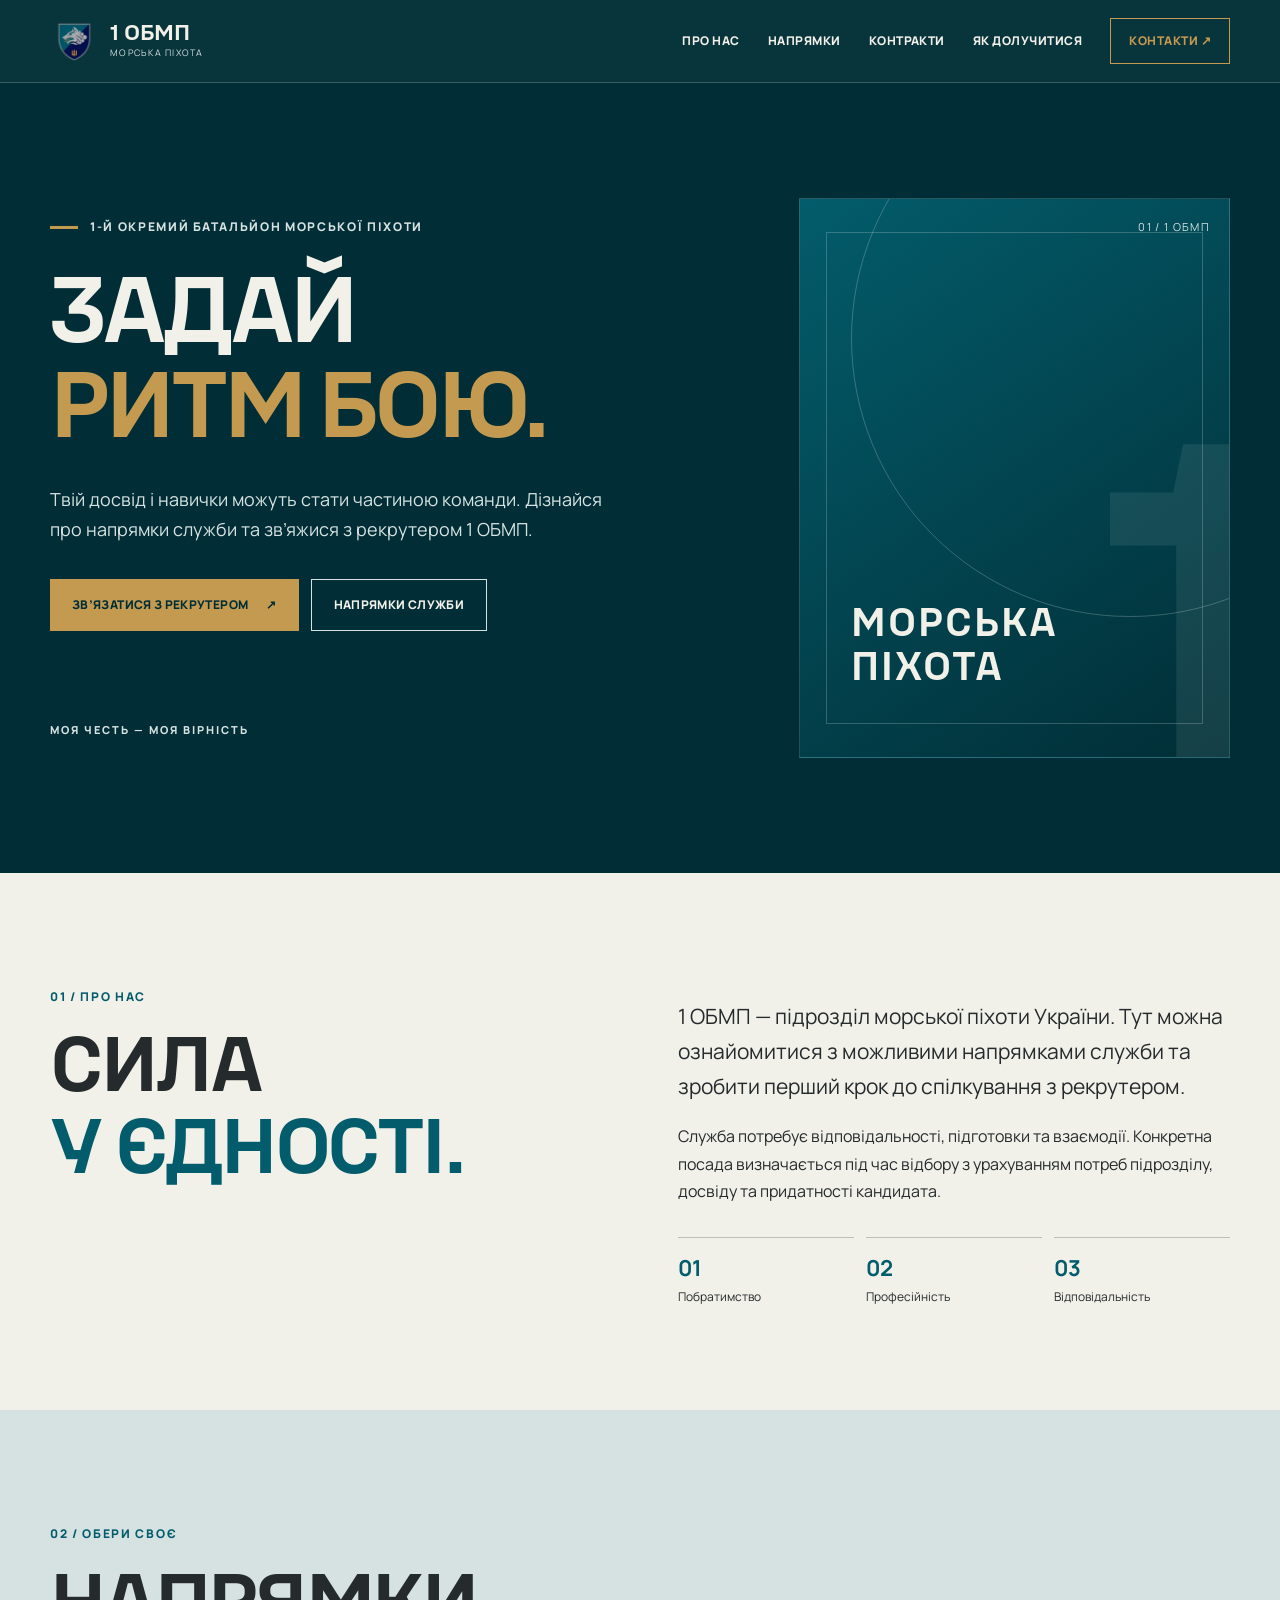
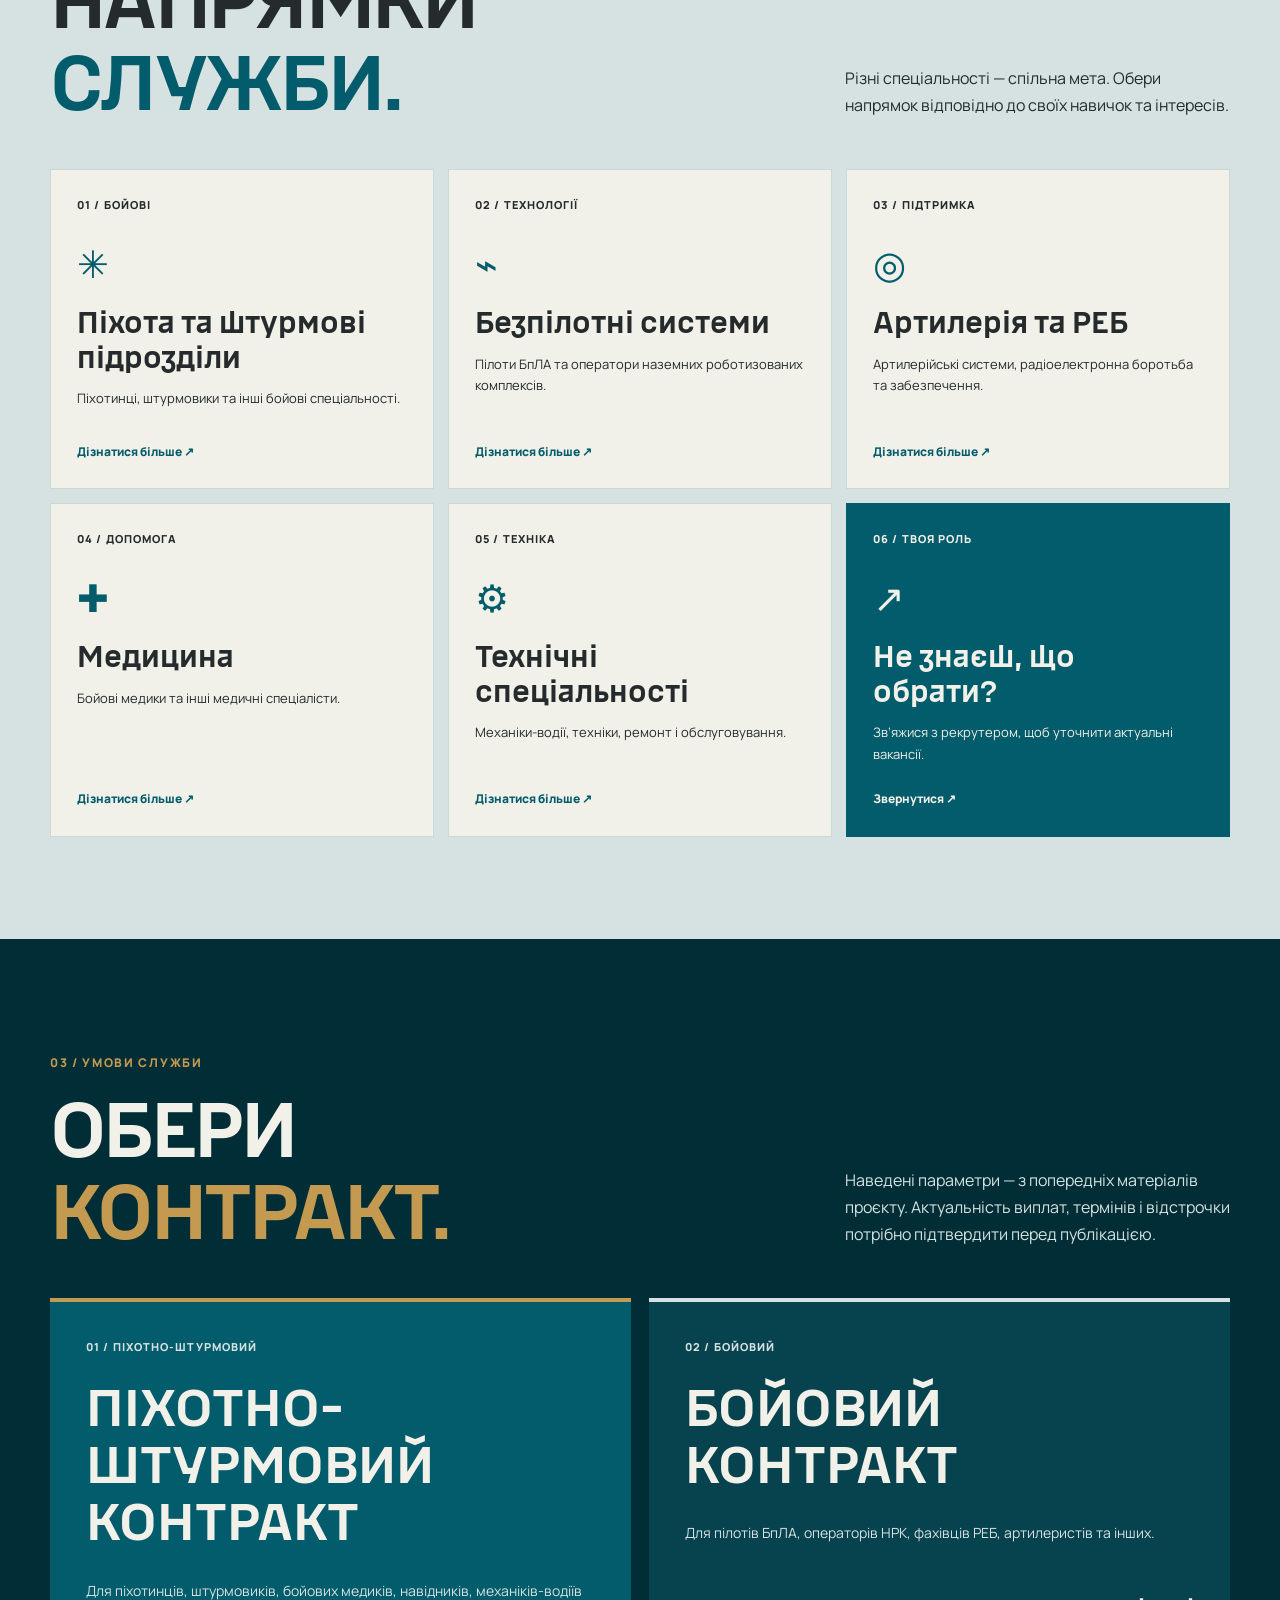
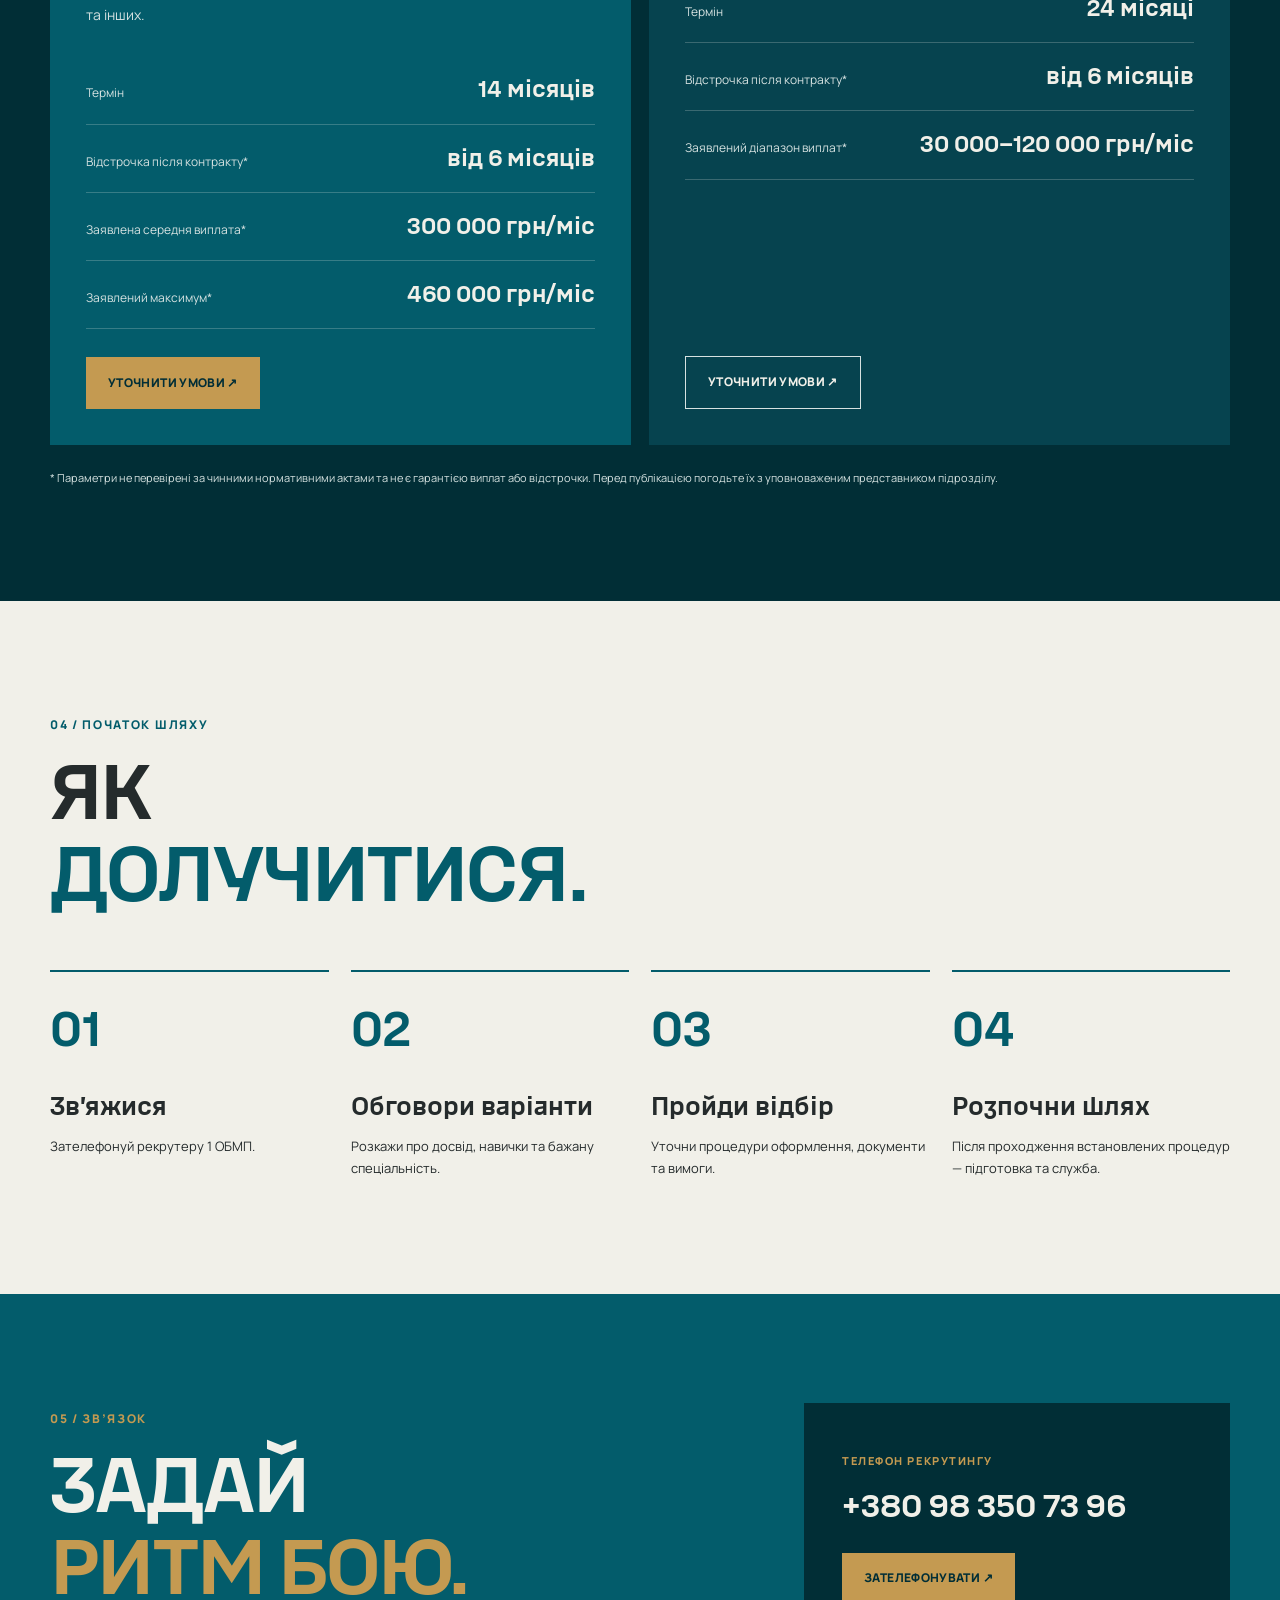
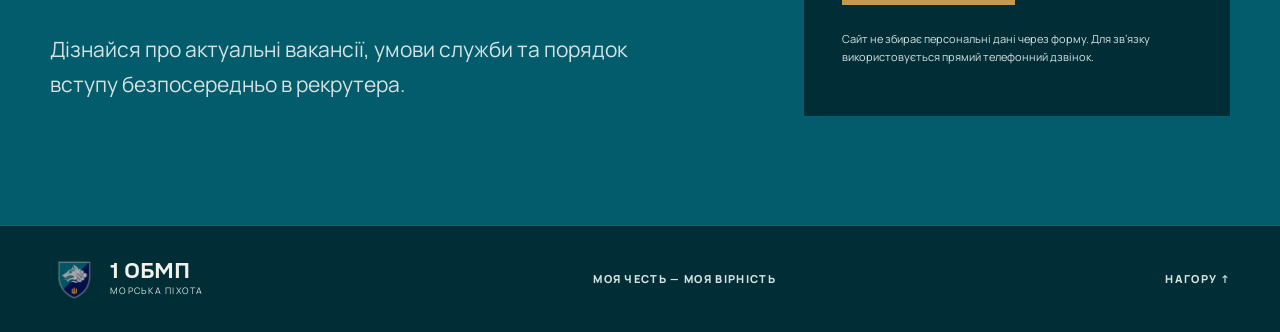
==== index.html @ a8b0d58d "Завантаження перший файлів Пропорції, палітра, девіз" ====
<!doctype html>
<html lang="uk">
<head>
  <meta charset="utf-8">
  <meta name="viewport" content="width=device-width,initial-scale=1">
  <meta name="theme-color" content="#012E36">
  <meta name="description" content="1 ОБМП — напрямки служби, умови контрактів та контакти рекрутингу. Задай ритм бою.">
  <title>1 ОБМП — Задай ритм бою</title>
  <link rel="preconnect" href="https://fonts.googleapis.com">
  <link rel="preconnect" href="https://fonts.gstatic.com" crossorigin>
  <link href="https://fonts.googleapis.com/css2?family=Manrope:wght@400;500;600;700;800&display=swap" rel="stylesheet">
  <link rel="stylesheet" href="style.css">
  <script src="script.js" defer></script>
</head>
<body>
  <a class="skip-link" href="#main">Перейти до вмісту</a>
  <!-- 01. Закріплена шапка та мобільне меню -->
  <header class="site-header">
    <div class="container header-inner">
      <a href="#home" class="brand" aria-label="1 ОБМП — головна">
        <img src="logo.png" alt="" width="52" height="54">
        <span><strong>1 ОБМП</strong><small>МОРСЬКА ПІХОТА</small></span>
      </a>
      <button class="menu-toggle" aria-label="Відкрити меню" aria-controls="site-nav" aria-expanded="false" type="button"><span></span><span></span><span></span></button>
      <nav class="nav" id="site-nav" aria-label="Навігація">
        <a href="#about">Про нас</a><a href="#directions">Напрямки</a><a href="#contracts">Контракти</a><a href="#steps">Як долучитися</a><a class="nav-contact" href="#contacts">Контакти ↗</a>
      </nav>
    </div>
  </header>
  <main id="main">
    <!-- 02. Головний екран: золотий перетин на великих екранах -->
    <section class="hero" id="home">
      <div class="container hero-grid">
        <div class="hero-copy">
          <p class="eyebrow"><span class="eyebrow-line"></span> 1-Й ОКРЕМИЙ БАТАЛЬЙОН МОРСЬКОЇ ПІХОТИ</p>
          <h1>ЗАДАЙ<br><span>РИТМ БОЮ.</span></h1>
          <p class="hero-description">Твій досвід і навички можуть стати частиною команди. Дізнайся про напрямки служби та зв’яжися з рекрутером 1 ОБМП.</p>
          <div class="hero-actions"><a class="button button-gold" href="#contacts">Зв’язатися з рекрутером <span>↗</span></a><a class="button button-ghost" href="#directions">Напрямки служби</a></div>
          <p class="hero-motto">МОЯ ЧЕСТЬ — МОЯ ВІРНІСТЬ</p>
        </div>
        <div class="hero-visual">
          <div class="hero-art" aria-label="Графічна композиція у морських кольорах" role="img"><span class="art-ring"></span><span class="art-one">1</span><span class="art-text">МОРСЬКА<br>ПІХОТА</span></div>
          <span class="visual-caption">01 / 1 ОБМП</span>
        </div>
      </div>
    </section>
    <!-- 03. Про підрозділ -->
    <section class="section section-light" id="about">
      <div class="container about-grid">
        <div><p class="section-label">01 / ПРО НАС</p><h2>СИЛА<br><span>У ЄДНОСТІ.</span></h2></div>
        <div class="about-body"><p class="lead">1 ОБМП — підрозділ морської піхоти України. Тут можна ознайомитися з можливими напрямками служби та зробити перший крок до спілкування з рекрутером.</p><p>Служба потребує відповідальності, підготовки та взаємодії. Конкретна посада визначається під час відбору з урахуванням потреб підрозділу, досвіду та придатності кандидата.</p><div class="values"><span><b>01</b> Побратимство</span><span><b>02</b> Професійність</span><span><b>03</b> Відповідальність</span></div></div>
      </div>
    </section>
    <!-- 04. Напрямки: 3 / 2 / 1 колонка залежно від ширини -->
    <section class="section section-pale" id="directions">
      <div class="container"><div class="section-head"><div><p class="section-label">02 / ОБЕРИ СВОЄ</p><h2>НАПРЯМКИ<br><span>СЛУЖБИ.</span></h2></div><p>Різні спеціальності — спільна мета. Обери напрямок відповідно до своїх навичок та інтересів.</p></div>
        <div class="cards">
          <article class="card"><span class="card-number">01 / БОЙОВІ</span><span class="card-symbol">✳</span><h3>Піхота та штурмові підрозділи</h3><p>Піхотинці, штурмовики та інші бойові спеціальності.</p><a href="#contacts">Дізнатися більше ↗</a></article>
          <article class="card"><span class="card-number">02 / ТЕХНОЛОГІЇ</span><span class="card-symbol">⌁</span><h3>Безпілотні системи</h3><p>Пілоти БпЛА та оператори наземних роботизованих комплексів.</p><a href="#contacts">Дізнатися більше ↗</a></article>
          <article class="card"><span class="card-number">03 / ПІДТРИМКА</span><span class="card-symbol">◎</span><h3>Артилерія та РЕБ</h3><p>Артилерійські системи, радіоелектронна боротьба та забезпечення.</p><a href="#contacts">Дізнатися більше ↗</a></article>
          <article class="card"><span class="card-number">04 / ДОПОМОГА</span><span class="card-symbol">✚</span><h3>Медицина</h3><p>Бойові медики та інші медичні спеціалісти.</p><a href="#contacts">Дізнатися більше ↗</a></article>
          <article class="card"><span class="card-number">05 / ТЕХНІКА</span><span class="card-symbol">⚙</span><h3>Технічні спеціальності</h3><p>Механіки-водії, техніки, ремонт і обслуговування.</p><a href="#contacts">Дізнатися більше ↗</a></article>
          <article class="card card-accent"><span class="card-number">06 / ТВОЯ РОЛЬ</span><span class="card-symbol">↗</span><h3>Не знаєш, що обрати?</h3><p>Зв’яжися з рекрутером, щоб уточнити актуальні вакансії.</p><a href="#contacts">Звернутися ↗</a></article>
        </div>
      </div>
    </section>
    <!-- 05. Контракти: однакова ширина карток для чесного порівняння -->
    <section class="section section-dark" id="contracts">
      <div class="container"><div class="section-head"><div><p class="section-label">03 / УМОВИ СЛУЖБИ</p><h2>ОБЕРИ<br><span>КОНТРАКТ.</span></h2></div><p>Наведені параметри — з попередніх матеріалів проєкту. Актуальність виплат, термінів і відстрочки потрібно підтвердити перед публікацією.</p></div>
        <div class="contract-grid">
          <article class="contract-card"><span class="contract-label">01 / ПІХОТНО-ШТУРМОВИЙ</span><h3>ПІХОТНО-<br>ШТУРМОВИЙ<br>КОНТРАКТ</h3><p>Для піхотинців, штурмовиків, бойових медиків, навідників, механіків-водіїв та інших.</p><dl><div><dt>Термін</dt><dd>14 місяців</dd></div><div><dt>Відстрочка після контракту*</dt><dd>від 6 місяців</dd></div><div><dt>Заявлена середня виплата*</dt><dd>300 000 грн/міс</dd></div><div><dt>Заявлений максимум*</dt><dd>460 000 грн/міс</dd></div></dl><a class="button button-gold" href="#contacts">Уточнити умови ↗</a></article>
          <article class="contract-card contract-secondary"><span class="contract-label">02 / БОЙОВИЙ</span><h3>БОЙОВИЙ<br>КОНТРАКТ</h3><p>Для пілотів БпЛА, операторів НРК, фахівців РЕБ, артилеристів та інших.</p><dl><div><dt>Термін</dt><dd>24 місяці</dd></div><div><dt>Відстрочка після контракту*</dt><dd>від 6 місяців</dd></div><div><dt>Заявлений діапазон виплат*</dt><dd>30 000–120 000 грн/міс</dd></div></dl><a class="button button-outline" href="#contacts">Уточнити умови ↗</a></article>
        </div>
        <p class="disclaimer">* Параметри не перевірені за чинними нормативними актами та не є гарантією виплат або відстрочки. Перед публікацією погодьте їх з уповноваженим представником підрозділу.</p>
      </div>
    </section>
    <!-- 06. Етапи: 4 / 2 / 1 колонка -->
    <section class="section section-light" id="steps"><div class="container"><p class="section-label">04 / ПОЧАТОК ШЛЯХУ</p><h2>ЯК<br><span>ДОЛУЧИТИСЯ.</span></h2><div class="steps-grid"><div><b>01</b><h3>Зв’яжися</h3><p>Зателефонуй рекрутеру 1 ОБМП.</p></div><div><b>02</b><h3>Обговори варіанти</h3><p>Розкажи про досвід, навички та бажану спеціальність.</p></div><div><b>03</b><h3>Пройди відбір</h3><p>Уточни процедури оформлення, документи та вимоги.</p></div><div><b>04</b><h3>Розпочни шлях</h3><p>Після проходження встановлених процедур — підготовка та служба.</p></div></div></div></section>
    <!-- 07. Контакти: номер телефону є клікабельним -->
    <section class="section section-contact" id="contacts"><div class="container contact-grid"><div><p class="section-label">05 / ЗВ’ЯЗОК</p><h2>ЗАДАЙ<br><span>РИТМ БОЮ.</span></h2><p class="lead">Дізнайся про актуальні вакансії, умови служби та порядок вступу безпосередньо в рекрутера.</p></div><div class="contact-panel"><p class="contact-kicker">ТЕЛЕФОН РЕКРУТИНГУ</p><a class="phone" href="tel:+380983507396">+380 98 350 73 96</a><a class="button button-gold" href="tel:+380983507396">Зателефонувати ↗</a><p class="contact-note">Сайт не збирає персональні дані через форму. Для зв’язку використовується прямий телефонний дзвінок.</p></div></div></section>
  </main>
  <!-- 08. Підвал -->
  <footer class="footer"><div class="container footer-inner"><a href="#home" class="brand"><img src="logo.png" alt="" width="44" height="46"><span><strong>1 ОБМП</strong><small>МОРСЬКА ПІХОТА</small></span></a><span>МОЯ ЧЕСТЬ — МОЯ ВІРНІСТЬ</span><a href="#home">НАГОРУ ↑</a></div></footer>
</body>
</html>
---- style.css ----
/* 00. Палітра, шрифти та глобальні правила */
@font-face{font-family:UAFSans;src:url('fonts/UAFSans-SemiBold.ttf') format('truetype');font-weight:600;font-display:swap}
:root{--primary:#035C6B;--dark:#012E36;--cream:#F1F0E9;--pale:#D6E2E1;--ink:#252B2C;--gold:#C49A51;--white:#fff;--line:rgba(241,240,233,.22);--container:1180px;--gutter:clamp(18px,4vw,48px);--space:clamp(72px,8vw,124px)}
*{box-sizing:border-box}html{scroll-behavior:smooth;scroll-padding-top:82px}body{margin:0;background:var(--cream);color:var(--ink);font:400 16px/1.7 Manrope,Arial,sans-serif}a{color:inherit;text-decoration:none}button{font:inherit}a:focus-visible,button:focus-visible{outline:3px solid var(--gold);outline-offset:4px}.container{width:min(var(--container),calc(100% - 2 * var(--gutter)));margin-inline:auto}.skip-link{position:absolute;top:-100px;left:12px;z-index:1001;padding:12px;background:white;color:black}.skip-link:focus{top:12px}h1,h2,h3,.brand strong,.phone,.steps-grid b,.contract-card dd{font-family:UAFSans,Arial,sans-serif;font-weight:600}h1,h2,h3,p{overflow-wrap:break-word}h2{font-size:clamp(46px,6vw,82px);line-height:1.07;letter-spacing:-.035em;margin:18px 0 0}h2 span{color:var(--primary)}.section{padding-block:var(--space);scroll-margin-top:82px}.section-label,.eyebrow{font-size:12px;letter-spacing:.14em;font-weight:800;color:var(--primary)}.section-head{display:flex;align-items:end;justify-content:space-between;gap:36px;margin-bottom:42px}.section-head>p{max-width:385px;margin:0 0 8px}.lead{font-size:clamp(17px,1.8vw,21px);line-height:1.65}
/* 01. Шапка та меню */
.site-header{position:sticky;top:0;z-index:100;background:rgba(1,46,54,.97);border-bottom:1px solid var(--line);backdrop-filter:blur(14px)}.header-inner{height:82px;display:flex;align-items:center;justify-content:space-between;gap:24px}.brand{display:flex;align-items:center;gap:12px;color:var(--cream);flex-shrink:0}.brand img{width:48px;height:54px;object-fit:contain}.brand strong{display:block;font-size:22px;line-height:1.1}.brand small{display:block;font-size:9px;letter-spacing:.14em;color:var(--pale)}.nav{display:flex;align-items:center;gap:clamp(12px,2.2vw,28px)}.nav a{font-size:12px;font-weight:800;text-transform:uppercase;letter-spacing:.04em;color:var(--cream)}.nav a:hover{color:var(--gold)}.nav .nav-contact{border:1px solid var(--gold);color:var(--gold);padding:12px 18px}.menu-toggle{display:none}
/* 02. Головна: пропорція 1.618 : 1 для контенту й графіки */
.hero{background:var(--dark);color:var(--cream);overflow:hidden}.hero-grid{min-height:min(790px,calc(100svh - 82px));display:grid;grid-template-columns:minmax(0,1.618fr) minmax(0,1fr);gap:clamp(20px,4vw,60px);align-items:center}.hero-copy{padding-block:clamp(70px,9vw,120px);min-width:0}.eyebrow{display:flex;align-items:center;gap:12px;color:var(--pale)}.eyebrow-line{width:28px;height:3px;background:var(--gold);flex-shrink:0}.hero h1{font-size:clamp(55px,7.2vw,108px);line-height:1.03;letter-spacing:-.045em;margin:28px 0}.hero h1 span{color:var(--gold)}.hero-description{max-width:560px;color:var(--pale);font-size:clamp(15px,1.5vw,18px)}.hero-actions{display:flex;flex-wrap:wrap;gap:12px;margin-top:34px}.button{display:inline-flex;align-items:center;justify-content:center;gap:18px;padding:15px 22px;min-height:52px;font-weight:800;font-size:12px;letter-spacing:.03em;text-transform:uppercase;text-align:center;transition:transform .2s,background .2s}.button:hover{transform:translateY(-2px)}.button-gold{background:var(--gold);color:var(--dark)}.button-gold:hover{background:var(--cream)}.button-ghost,.button-outline{border:1px solid var(--pale);color:var(--cream)}.button-ghost:hover,.button-outline:hover{background:rgba(255,255,255,.1)}.hero-motto{font-size:11px;letter-spacing:.18em;font-weight:800;color:var(--pale);margin-top:clamp(42px,7vw,90px)}.hero-visual{height:min(560px,70svh);min-height:350px;position:relative}.hero-art{position:absolute;inset:0;overflow:hidden;background:linear-gradient(145deg,var(--primary),var(--dark));border:1px solid rgba(214,226,225,.18)}.hero-art:before{content:'';position:absolute;inset:6%;border:1px solid rgba(214,226,225,.24)}.art-ring{position:absolute;aspect-ratio:1;width:130%;border:1px solid rgba(214,226,225,.25);border-radius:50%;top:-25%;left:12%}.art-one{position:absolute;font:600 clamp(250px,35vw,520px)/1 UAFSans,Arial,sans-serif;bottom:-15%;right:-12%;color:rgba(214,226,225,.09)}.art-text{position:absolute;left:12%;bottom:12%;font:600 clamp(24px,3vw,44px)/1.15 UAFSans,Arial,sans-serif;letter-spacing:.05em;color:var(--cream)}.visual-caption{position:absolute;top:20px;right:20px;font-size:11px;letter-spacing:.12em;color:var(--pale)}
/* 03. Про нас: світла секція */
.section-light{background:var(--cream)}.about-grid{display:grid;grid-template-columns:1fr 1fr;gap:clamp(32px,6vw,88px)}.about-body{padding-top:24px}.about-body p{margin:0 0 20px}.values{display:grid;grid-template-columns:repeat(3,minmax(0,1fr));gap:12px;margin-top:32px}.values span{border-top:1px solid rgba(37,43,44,.25);padding-top:12px;font-size:12px}.values b{display:block;color:var(--primary);font-size:22px}
/* 04. Напрямки: адаптивна сітка */
.section-pale{background:var(--pale)}.cards{display:grid;grid-template-columns:repeat(3,minmax(0,1fr));gap:14px}.card{display:flex;flex-direction:column;min-height:320px;padding:26px;background:var(--cream);border:1px solid rgba(3,92,107,.16);transition:transform .2s,border-color .2s}.card:hover{transform:translateY(-3px);border-color:var(--primary)}.card-number{font-size:11px;letter-spacing:.1em;font-weight:800}.card-symbol{font-size:38px;color:var(--primary);margin:16px 0 4px}.card h3{font-size:clamp(23px,2.3vw,30px);line-height:1.17;margin:8px 0 12px}.card p{font-size:13px;line-height:1.65;margin:0 0 24px}.card a{margin-top:auto;font-size:12px;font-weight:800;color:var(--primary)}.card-accent{background:var(--primary);color:var(--cream)}.card-accent .card-symbol,.card-accent a{color:var(--cream)}
/* 05. Контракти: темна секція, рівні картки */
.section-dark{background:var(--dark);color:var(--cream)}.section-dark .section-label,.section-contact .section-label{color:var(--gold)}.section-dark h2 span,.section-contact h2 span{color:var(--gold)}.section-dark .section-head>p{color:var(--pale)}.contract-grid{display:grid;grid-template-columns:repeat(2,minmax(0,1fr));gap:18px}.contract-card{background:var(--primary);border-top:4px solid var(--gold);padding:clamp(24px,3vw,36px);display:flex;flex-direction:column}.contract-secondary{background:#06434f;border-top-color:var(--pale)}.contract-label{font-size:11px;font-weight:800;letter-spacing:.1em;color:var(--pale)}.contract-card h3{font-size:clamp(32px,4vw,52px);line-height:1.12;margin:24px 0 12px}.contract-card>p{font-size:14px;line-height:1.7;color:var(--pale)}.contract-card dl{margin:16px 0 28px}.contract-card dl div{display:flex;justify-content:space-between;align-items:baseline;gap:16px;border-bottom:1px solid var(--line);padding:14px 0}.contract-card dt{font-size:12px;color:var(--pale)}.contract-card dd{margin:0;text-align:right;font-size:clamp(17px,2vw,23px);color:var(--cream)}.contract-card .button{align-self:flex-start;margin-top:auto}.disclaimer{color:var(--pale);font-size:11px;line-height:1.7;margin-top:24px}
/* 06. Етапи вступу */
.steps-grid{display:grid;grid-template-columns:repeat(4,minmax(0,1fr));gap:22px;margin-top:52px}.steps-grid>div{border-top:2px solid var(--primary);padding-top:18px}.steps-grid b{color:var(--primary);font-size:48px}.steps-grid h3{font-size:25px;line-height:1.2;margin:20px 0 8px}.steps-grid p{font-size:13px;line-height:1.7}
/* 07. Контакти та підвал */
.section-contact{background:var(--primary);color:var(--cream)}.contact-grid{display:grid;grid-template-columns:minmax(0,1.618fr) minmax(0,1fr);align-items:center;gap:clamp(24px,5vw,80px)}.contact-grid .lead{max-width:600px;color:var(--pale)}.contact-panel{background:var(--dark);padding:clamp(24px,3vw,40px);min-width:0}.contact-kicker{font-size:11px;font-weight:800;letter-spacing:.14em;color:var(--gold)}.phone{display:block;font-size:clamp(24px,2.5vw,36px);line-height:1.3;overflow-wrap:anywhere;margin:16px 0 24px}.phone:hover{color:var(--gold)}.contact-note{font-size:11px;color:var(--pale);margin-top:25px}.footer{background:var(--dark);color:var(--cream);padding:26px 0;border-top:1px solid var(--line)}.footer-inner{display:flex;align-items:center;justify-content:space-between;gap:20px}.footer-inner>span,.footer-inner>a:last-child{font-size:11px;font-weight:800;letter-spacing:.12em;color:var(--pale)}
/* 08. Планшети: одна колонка hero, 2 картки в ряд */
@media(max-width:1023px){.nav{gap:12px}.nav a{font-size:11px}.hero-grid{grid-template-columns:1fr;gap:0;min-height:0}.hero-copy{padding-bottom:38px}.hero-visual{height:300px;min-height:0;margin-bottom:54px}.hero h1{font-size:clamp(55px,9vw,90px)}.art-one{font-size:340px}.art-text{font-size:36px}.about-grid{gap:30px}.cards{grid-template-columns:repeat(2,minmax(0,1fr))}.steps-grid{grid-template-columns:repeat(2,minmax(0,1fr))}.contact-grid{grid-template-columns:1fr}}
/* 09. Мобільна навігація */
@media(max-width:767px){html{scroll-padding-top:72px}.section{scroll-margin-top:72px}.header-inner{height:72px}.brand img{width:42px;height:46px}.menu-toggle{display:flex;flex-direction:column;justify-content:center;align-items:center;gap:5px;width:44px;height:44px;background:none;border:1px solid var(--line);cursor:pointer}.menu-toggle span{height:2px;width:20px;background:var(--cream)}.nav{display:none;position:absolute;top:72px;left:0;right:0;background:var(--dark);padding:12px var(--gutter) 22px;flex-direction:column;align-items:stretch;gap:0;border-bottom:1px solid var(--line)}.nav.open{display:flex}.nav a{padding:13px 0;font-size:13px;border-bottom:1px solid var(--line)}.nav .nav-contact{text-align:center;margin-top:12px;padding:13px}.section-head{display:block}.section-head>p{margin-top:24px;max-width:620px}.about-grid{grid-template-columns:1fr}.about-body{padding-top:0}.contract-grid{grid-template-columns:1fr}.footer-inner{flex-wrap:wrap}.footer-inner>span{order:3;width:100%}}
/* 10. Вузькі телефони: одна картка в ряд, повна ширина кнопок */
@media(max-width:560px){.hero h1{font-size:clamp(48px,12vw,72px)}.hero-copy{padding-top:64px}.hero-actions{flex-direction:column;align-items:stretch}.hero-visual{height:245px;margin-bottom:38px}.art-one{font-size:270px}.art-text{font-size:28px}.values,.cards,.steps-grid{grid-template-columns:1fr}.card{min-height:270px}.contract-card dl div{align-items:flex-start;flex-direction:column;gap:5px}.contract-card dd{text-align:left}.contact-panel .button{width:100%}}
/* 11. Короткі екрани й доступність */
@media(max-height:620px) and (min-width:1024px){.hero-grid{min-height:620px}}@media(prefers-reduced-motion:reduce){html{scroll-behavior:auto}*,*:before,*:after{transition:none!important}}
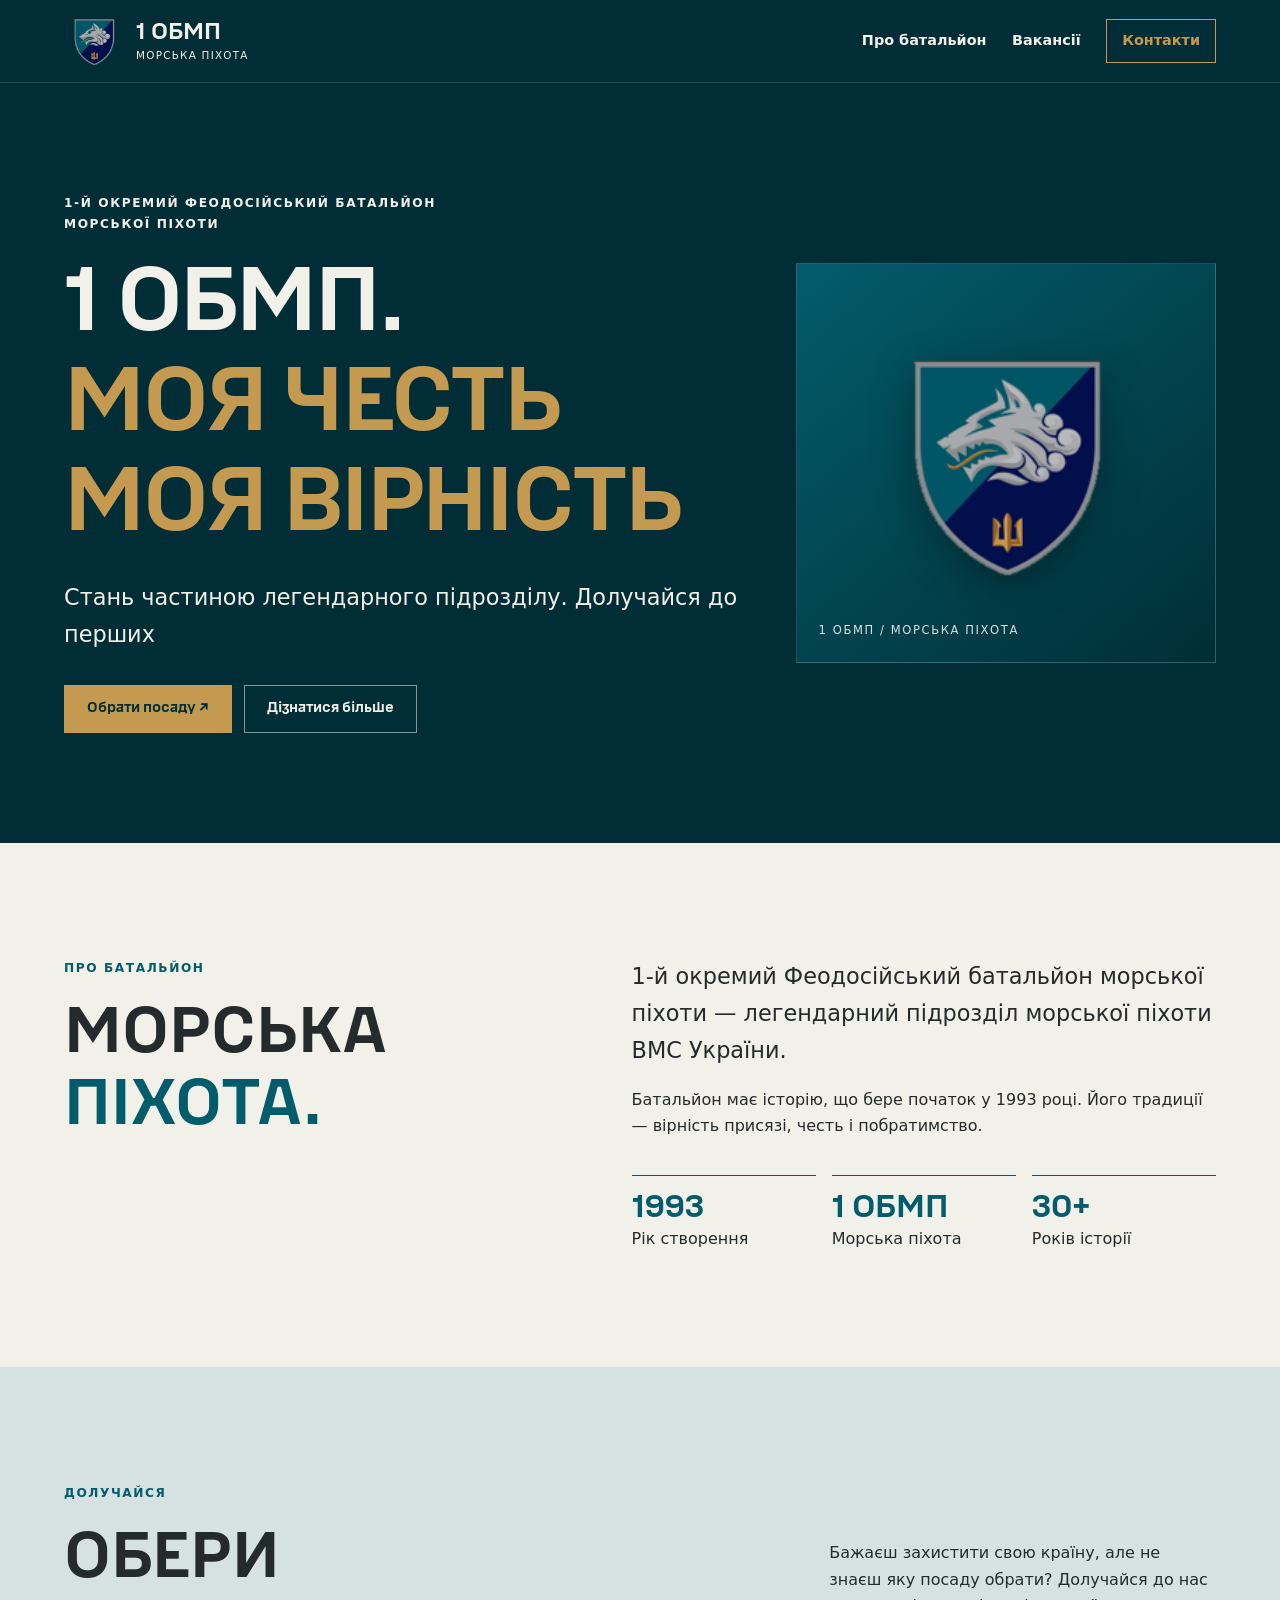
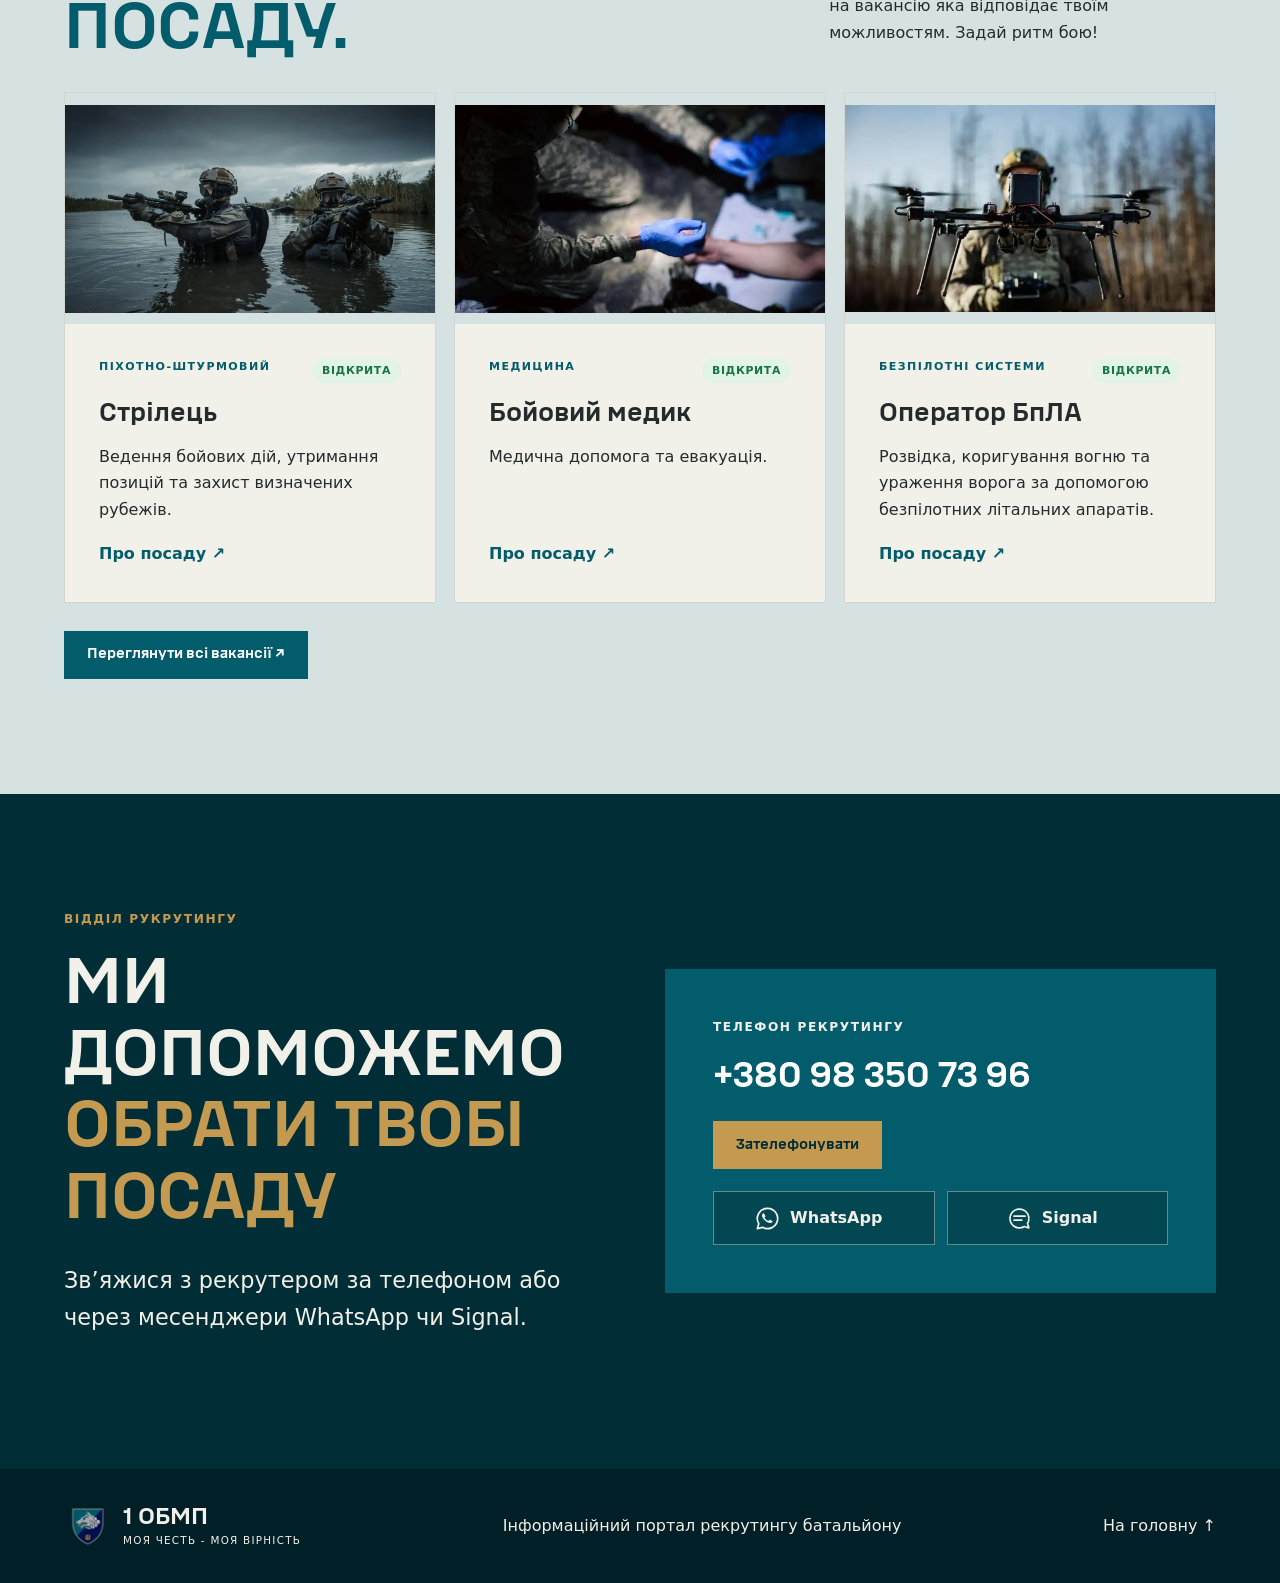
==== commit a1ac729f: "Add files via upload" ====
--- a/index.html
+++ b/index.html
@@ -1,85 +1,29 @@
-<!doctype html>
-<html lang="uk">
-<head>
-  <meta charset="utf-8">
-  <meta name="viewport" content="width=device-width,initial-scale=1">
-  <meta name="theme-color" content="#012E36">
-  <meta name="description" content="1 ОБМП — напрямки служби, умови контрактів та контакти рекрутингу. Задай ритм бою.">
-  <title>1 ОБМП — Задай ритм бою</title>
-  <link rel="preconnect" href="https://fonts.googleapis.com">
-  <link rel="preconnect" href="https://fonts.gstatic.com" crossorigin>
-  <link href="https://fonts.googleapis.com/css2?family=Manrope:wght@400;500;600;700;800&display=swap" rel="stylesheet">
-  <link rel="stylesheet" href="style.css">
-  <script src="script.js" defer></script>
-</head>
-<body>
-  <a class="skip-link" href="#main">Перейти до вмісту</a>
-  <!-- 01. Закріплена шапка та мобільне меню -->
-  <header class="site-header">
-    <div class="container header-inner">
-      <a href="#home" class="brand" aria-label="1 ОБМП — головна">
-        <img src="logo.png" alt="" width="52" height="54">
-        <span><strong>1 ОБМП</strong><small>МОРСЬКА ПІХОТА</small></span>
-      </a>
-      <button class="menu-toggle" aria-label="Відкрити меню" aria-controls="site-nav" aria-expanded="false" type="button"><span></span><span></span><span></span></button>
-      <nav class="nav" id="site-nav" aria-label="Навігація">
-        <a href="#about">Про нас</a><a href="#directions">Напрямки</a><a href="#contracts">Контракти</a><a href="#steps">Як долучитися</a><a class="nav-contact" href="#contacts">Контакти ↗</a>
-      </nav>
-    </div>
-  </header>
-  <main id="main">
-    <!-- 02. Головний екран: золотий перетин на великих екранах -->
-    <section class="hero" id="home">
-      <div class="container hero-grid">
-        <div class="hero-copy">
-          <p class="eyebrow"><span class="eyebrow-line"></span> 1-Й ОКРЕМИЙ БАТАЛЬЙОН МОРСЬКОЇ ПІХОТИ</p>
-          <h1>ЗАДАЙ<br><span>РИТМ БОЮ.</span></h1>
-          <p class="hero-description">Твій досвід і навички можуть стати частиною команди. Дізнайся про напрямки служби та зв’яжися з рекрутером 1 ОБМП.</p>
-          <div class="hero-actions"><a class="button button-gold" href="#contacts">Зв’язатися з рекрутером <span>↗</span></a><a class="button button-ghost" href="#directions">Напрямки служби</a></div>
-          <p class="hero-motto">МОЯ ЧЕСТЬ — МОЯ ВІРНІСТЬ</p>
-        </div>
-        <div class="hero-visual">
-          <div class="hero-art" aria-label="Графічна композиція у морських кольорах" role="img"><span class="art-ring"></span><span class="art-one">1</span><span class="art-text">МОРСЬКА<br>ПІХОТА</span></div>
-          <span class="visual-caption">01 / 1 ОБМП</span>
-        </div>
-      </div>
-    </section>
-    <!-- 03. Про підрозділ -->
-    <section class="section section-light" id="about">
-      <div class="container about-grid">
-        <div><p class="section-label">01 / ПРО НАС</p><h2>СИЛА<br><span>У ЄДНОСТІ.</span></h2></div>
-        <div class="about-body"><p class="lead">1 ОБМП — підрозділ морської піхоти України. Тут можна ознайомитися з можливими напрямками служби та зробити перший крок до спілкування з рекрутером.</p><p>Служба потребує відповідальності, підготовки та взаємодії. Конкретна посада визначається під час відбору з урахуванням потреб підрозділу, досвіду та придатності кандидата.</p><div class="values"><span><b>01</b> Побратимство</span><span><b>02</b> Професійність</span><span><b>03</b> Відповідальність</span></div></div>
-      </div>
-    </section>
-    <!-- 04. Напрямки: 3 / 2 / 1 колонка залежно від ширини -->
-    <section class="section section-pale" id="directions">
-      <div class="container"><div class="section-head"><div><p class="section-label">02 / ОБЕРИ СВОЄ</p><h2>НАПРЯМКИ<br><span>СЛУЖБИ.</span></h2></div><p>Різні спеціальності — спільна мета. Обери напрямок відповідно до своїх навичок та інтересів.</p></div>
-        <div class="cards">
-          <article class="card"><span class="card-number">01 / БОЙОВІ</span><span class="card-symbol">✳</span><h3>Піхота та штурмові підрозділи</h3><p>Піхотинці, штурмовики та інші бойові спеціальності.</p><a href="#contacts">Дізнатися більше ↗</a></article>
-          <article class="card"><span class="card-number">02 / ТЕХНОЛОГІЇ</span><span class="card-symbol">⌁</span><h3>Безпілотні системи</h3><p>Пілоти БпЛА та оператори наземних роботизованих комплексів.</p><a href="#contacts">Дізнатися більше ↗</a></article>
-          <article class="card"><span class="card-number">03 / ПІДТРИМКА</span><span class="card-symbol">◎</span><h3>Артилерія та РЕБ</h3><p>Артилерійські системи, радіоелектронна боротьба та забезпечення.</p><a href="#contacts">Дізнатися більше ↗</a></article>
-          <article class="card"><span class="card-number">04 / ДОПОМОГА</span><span class="card-symbol">✚</span><h3>Медицина</h3><p>Бойові медики та інші медичні спеціалісти.</p><a href="#contacts">Дізнатися більше ↗</a></article>
-          <article class="card"><span class="card-number">05 / ТЕХНІКА</span><span class="card-symbol">⚙</span><h3>Технічні спеціальності</h3><p>Механіки-водії, техніки, ремонт і обслуговування.</p><a href="#contacts">Дізнатися більше ↗</a></article>
-          <article class="card card-accent"><span class="card-number">06 / ТВОЯ РОЛЬ</span><span class="card-symbol">↗</span><h3>Не знаєш, що обрати?</h3><p>Зв’яжися з рекрутером, щоб уточнити актуальні вакансії.</p><a href="#contacts">Звернутися ↗</a></article>
-        </div>
-      </div>
-    </section>
-    <!-- 05. Контракти: однакова ширина карток для чесного порівняння -->
-    <section class="section section-dark" id="contracts">
-      <div class="container"><div class="section-head"><div><p class="section-label">03 / УМОВИ СЛУЖБИ</p><h2>ОБЕРИ<br><span>КОНТРАКТ.</span></h2></div><p>Наведені параметри — з попередніх матеріалів проєкту. Актуальність виплат, термінів і відстрочки потрібно підтвердити перед публікацією.</p></div>
-        <div class="contract-grid">
-          <article class="contract-card"><span class="contract-label">01 / ПІХОТНО-ШТУРМОВИЙ</span><h3>ПІХОТНО-<br>ШТУРМОВИЙ<br>КОНТРАКТ</h3><p>Для піхотинців, штурмовиків, бойових медиків, навідників, механіків-водіїв та інших.</p><dl><div><dt>Термін</dt><dd>14 місяців</dd></div><div><dt>Відстрочка після контракту*</dt><dd>від 6 місяців</dd></div><div><dt>Заявлена середня виплата*</dt><dd>300 000 грн/міс</dd></div><div><dt>Заявлений максимум*</dt><dd>460 000 грн/міс</dd></div></dl><a class="button button-gold" href="#contacts">Уточнити умови ↗</a></article>
-          <article class="contract-card contract-secondary"><span class="contract-label">02 / БОЙОВИЙ</span><h3>БОЙОВИЙ<br>КОНТРАКТ</h3><p>Для пілотів БпЛА, операторів НРК, фахівців РЕБ, артилеристів та інших.</p><dl><div><dt>Термін</dt><dd>24 місяці</dd></div><div><dt>Відстрочка після контракту*</dt><dd>від 6 місяців</dd></div><div><dt>Заявлений діапазон виплат*</dt><dd>30 000–120 000 грн/міс</dd></div></dl><a class="button button-outline" href="#contacts">Уточнити умови ↗</a></article>
-        </div>
-        <p class="disclaimer">* Параметри не перевірені за чинними нормативними актами та не є гарантією виплат або відстрочки. Перед публікацією погодьте їх з уповноваженим представником підрозділу.</p>
-      </div>
-    </section>
-    <!-- 06. Етапи: 4 / 2 / 1 колонка -->
-    <section class="section section-light" id="steps"><div class="container"><p class="section-label">04 / ПОЧАТОК ШЛЯХУ</p><h2>ЯК<br><span>ДОЛУЧИТИСЯ.</span></h2><div class="steps-grid"><div><b>01</b><h3>Зв’яжися</h3><p>Зателефонуй рекрутеру 1 ОБМП.</p></div><div><b>02</b><h3>Обговори варіанти</h3><p>Розкажи про досвід, навички та бажану спеціальність.</p></div><div><b>03</b><h3>Пройди відбір</h3><p>Уточни процедури оформлення, документи та вимоги.</p></div><div><b>04</b><h3>Розпочни шлях</h3><p>Після проходження встановлених процедур — підготовка та служба.</p></div></div></div></section>
-    <!-- 07. Контакти: номер телефону є клікабельним -->
-    <section class="section section-contact" id="contacts"><div class="container contact-grid"><div><p class="section-label">05 / ЗВ’ЯЗОК</p><h2>ЗАДАЙ<br><span>РИТМ БОЮ.</span></h2><p class="lead">Дізнайся про актуальні вакансії, умови служби та порядок вступу безпосередньо в рекрутера.</p></div><div class="contact-panel"><p class="contact-kicker">ТЕЛЕФОН РЕКРУТИНГУ</p><a class="phone" href="tel:+380983507396">+380 98 350 73 96</a><a class="button button-gold" href="tel:+380983507396">Зателефонувати ↗</a><p class="contact-note">Сайт не збирає персональні дані через форму. Для зв’язку використовується прямий телефонний дзвінок.</p></div></div></section>
-  </main>
-  <!-- 08. Підвал -->
-  <footer class="footer"><div class="container footer-inner"><a href="#home" class="brand"><img src="logo.png" alt="" width="44" height="46"><span><strong>1 ОБМП</strong><small>МОРСЬКА ПІХОТА</small></span></a><span>МОЯ ЧЕСТЬ — МОЯ ВІРНІСТЬ</span><a href="#home">НАГОРУ ↑</a></div></footer>
-</body>
-</html>
+<!doctype html><html lang="uk">
+<!-- 01. Метадані, стилі та скрипти -->
+<head><meta charset="utf-8"><meta name="viewport" content="width=device-width,initial-scale=1"><meta name="theme-color" content="#012E36"><meta name="description" content="1 ОБМП — інформація про батальйон, історія, вакансії та дайджест."><title>Головна — 1 ОБМП</title><link rel="stylesheet" href="css/style.css"><script defer src="data/settings.js"></script><script defer src="data/catalog.js"></script><script defer src="images/history/photos.js"></script><script defer src="js/site.js"></script><script defer src="data/events.js"></script><script defer src="js/events.js"></script></head>
+<!-- 02. Структура сторінки -->
+<body><a class="skip" href="#main">До вмісту</a>
+<!-- 03. Шапка і навігація -->
+<header class="header"><div class="container header-inner"><div class="brand"><button class="logo-open" type="button" aria-label="Відкрити емблему на весь екран" title="Переглянути емблему"><img src="assets/logo.png" alt="Емблема 1 ОБМП"></button><span><strong>1 ОБМП</strong><small>МОРСЬКА ПІХОТА</small></span></div><button class="menu-toggle" type="button" aria-controls="nav" aria-expanded="false" aria-label="Відкрити меню">☰</button><nav class="nav" id="nav" aria-label="Основне меню"><a href="history.html">Про батальйон</a><a href="vacancies.html">Вакансії</a><a class="nav-cta" href="index.html#contacts">Контакти</a></nav></div></header>
+
+<!--Візитка-->
+<main id="main"><!-- 01. Перший екран -->
+<section class="hero"><div class="container hero-grid"><div><p class="eyebrow">1-Й ОКРЕМИЙ ФЕОДОСІЙСЬКИЙ БАТАЛЬЙОН МОРСЬКОЇ ПІХОТИ</p><h1>1 ОБМП.<br><span>МОЯ ЧЕСТЬ<br>МОЯ ВІРНІСТЬ</span></h1><p class="lead">Стань частиною легендарного підрозділу. Долучайся до перших</p><div class="hero-actions"><a class="btn gold" href="#jobs">Обрати посаду ↗</a><a class="btn outline" href="index.html#contacts">Дізнатися більше</a></div><!--<p class="motto">РЕКРУТИНГОВА КАМПАНІЯ — «ЗАДАЙ РИТМ БОЮ»</p>--></div><div class="hero-visual"><img src="assets/logo.png" alt="Емблема батальйону"></div></div></section>
+
+<!-- Інтро -->
+<section class="section light" id="about"><div class="container about-grid"><div><p class="section-label">ПРО БАТАЛЬЙОН</p><h2>МОРСЬКА<br><span>ПІХОТА.</span></h2></div><div><p class="lead">1-й окремий Феодосійський батальйон морської піхоти — легендарний підрозділ морської піхоти ВМС України.</p><p>Батальйон має історію, що бере початок у 1993 році. Його традиції — вірність присязі, честь і побратимство.</p><div class="stats"><div><strong>1993</strong>Рік створення</div><div><strong>1 ОБМП</strong>Морська піхота</div><div><strong>30+</strong>Років історії</div></div></div></div></section>
+
+<!--Актуальні вакансії: картки беруться з data/catalog.js -->
+<section class="section pale" id="jobs"><div class="container"><div class="section-head"><div><p class="section-label">ДОЛУЧАЙСЯ</p><h2>ОБЕРИ<br><span>ПОСАДУ.</span></h2></div><p>Бажаєш захистити свою країну, але не знаєш яку посаду обрати? Долучайся до нас на вакансію яка відповідає твоїм можливостям. Задай ритм бою!</p></div><div class="cards" id="home-jobs"></div><a class="btn teal center-link" href="vacancies.html">Переглянути всі вакансії ↗</a></div></section>
+
+<!-- Контакти рекрутингу-->
+<section class="section dark" id="contacts"><div class="container contact-grid"><div><p class="section-label">ВІДДІЛ РУКРУТИНГУ</p><h2>МИ ДОПОМОЖЕМО<br><span>ОБРАТИ ТВОБІ ПОСАДУ</span></h2><p class="lead">Зв’яжися з рекрутером за телефоном або через месенджери WhatsApp чи Signal.</p></div><div class="contact-panel"><p class="eyebrow">ТЕЛЕФОН РЕКРУТИНГУ</p><a class="phone" href="tel:+380983507396">+380 98 350 73 96</a><a class="btn gold" href="tel:+380983507396">Зателефонувати</a>
+<!-- Кнопки меседжерів -->
+<div class="messenger-links" aria-label="Зв’язатися через месенджери">
+  <a class="messenger-link" href="https://wa.me/380983507396" target="_blank" rel="noopener noreferrer" aria-label="Написати у WhatsApp (відкривається у новій вкладці)"><img src="assets/whatsapp.svg" alt="" width="25" height="25"><span>WhatsApp</span><span aria-hidden="true"></span></a>
+  <a class="messenger-link" href="https://signal.me/#p/+380983507396" target="_blank" rel="noopener noreferrer" aria-label="Написати у Signal (відкривається у новій вкладці)"><img src="assets/signal.svg" alt="" width="25" height="25"><span>Signal</span><span aria-hidden="true"></span></a>
+</div>
+</main>
+<!-- Шлапак -->
+<footer class="footer"><div class="container footer-inner"><a class="brand" href="index.html"><img src="assets/logo.png" alt=""><span><strong>1 ОБМП</strong><small>МОЯ ЧЕСТЬ - МОЯ ВІРНІСТЬ</small></span></a><span>Інформаційний портал рекрутингу батальйону</span><a href="index.html">На головну ↑</a></div></footer>
+</body></html>
--- a/css/style.css
+++ b/css/style.css
@@ -0,0 +1,231 @@
+/* 01. Фірмові кольори та шрифти */
+@font-face{font-family:UAFSans;src:url('../assets/UAFSans-SemiBold.ttf') format('truetype');font-weight:600;font-display:swap}
+
+:root{--navy:#012E36;--teal:#035C6B;--cream:#F1F0E9;--pale:#D6E2E1;--gold:#C49A51;--ink:#252B2C;--line:#9db5b7;--max:1200px}
+
+*{box-sizing:border-box}
+html{scroll-behavior:smooth}
+body{margin:0;font:16px/1.65 system-ui,Arial,sans-serif;color:var(--ink);background:var(--cream)}
+img{max-width:100%}
+a{color:inherit}
+h1,h2,h3,.brand strong,.btn{font-family:UAFSans,Arial,sans-serif;font-weight:600;line-height:1.12}
+h1{font-size:clamp(3rem,7vw,6.3rem);letter-spacing:-.025em;margin:18px 0 26px}
+h2{font-size:clamp(2.4rem,5vw,4.3rem);margin:12px 0 28px}
+h3{font-size:clamp(1.25rem,2vw,1.7rem);margin:16px 0}
+p{margin:0 0 18px}
+.container{width:min(calc(100% - 2*clamp(20px,5vw,64px)),var(--max));margin-inline:auto}
+.skip{position:absolute;left:-999px}
+.skip:focus{left:10px;top:10px;z-index:99;background:white;padding:12px}
+.eyebrow,.section-label,.card-meta{font-size:.76rem;font-weight:800;letter-spacing:.13em;text-transform:uppercase}
+.section-label{color:var(--teal)}
+.lead{font-size:clamp(1.08rem,2vw,1.4rem);max-width:62ch}
+
+/* 02. Шапка та адаптивна навігація */
+.header{position:sticky;top:0;z-index:20;background:var(--navy);color:var(--cream);border-bottom:1px solid #ffffff26}
+.header-inner{min-height:82px;display:flex;align-items:center;justify-content:space-between;gap:24px}
+.brand{display:flex;align-items:center;gap:12px;text-decoration:none;line-height:1.15}
+.brand img{width:47px;height:54px;object-fit:contain}
+.brand strong{font-size:1.45rem;display:block}
+.brand small{font-size:.65rem;letter-spacing:.12em}
+.nav{display:flex;align-items:center;gap:clamp(12px,2vw,28px)}
+.nav a{text-decoration:none;font-size:.9rem;font-weight:700}
+.nav a:hover,.nav a:focus-visible{color:var(--gold)}
+.nav .nav-cta{border:1px solid var(--gold);padding:9px 15px;color:var(--gold)}
+.menu-toggle{display:none;background:none;border:1px solid #ffffff66;color:white;font-size:1.5rem;padding:5px 12px;cursor:pointer}
+
+/* 03. Загальні блоки, кнопки, картки */
+.section{padding:clamp(64px,9vw,120px) 0;scroll-margin-top:82px}
+.light{background:var(--cream)}
+.pale{background:var(--pale)}
+.dark{background:var(--navy);color:var(--cream)}
+.dark .section-label{color:var(--gold)}
+.section-head{display:flex;justify-content:space-between;align-items:end;gap:36px;margin-bottom:28px}
+.section-head>p{max-width:38ch}
+.section-head h2{margin-bottom:0}
+.section-head h2 span,h2 span{color:var(--teal)}
+.dark h2 span{color:var(--gold)}
+.btn{display:inline-flex;align-items:center;justify-content:center;text-decoration:none;min-height:48px;padding:14px 22px;border:1px solid currentColor;font-size:.9rem;transition:transform .2s}
+.btn:hover{transform:translateY(-2px)}
+.btn.gold{background:var(--gold);color:var(--navy);border-color:var(--gold)}
+.btn.outline{color:var(--cream);border-color:#ffffff80}
+.btn.teal{background:var(--teal);color:white;border-color:var(--teal)}
+.cards{display:grid;grid-template-columns:repeat(3,minmax(0,1fr));gap:18px}
+.card{background:var(--cream);padding:clamp(22px,3vw,34px);border:1px solid #012e3622;display:flex;flex-direction:column;min-height:255px}
+.card p{flex:1}
+.card-meta{display:flex;justify-content:space-between;gap:8px;color:var(--teal);font-size:.69rem}
+.card-meta span{color:#6c7676}
+.text-link{font-weight:800;text-decoration:none;color:var(--teal)}
+.text-link:hover{text-decoration:underline}
+.center-link{display:inline-block;margin-top:28px}
+.notice{border-left:3px solid var(--gold);padding:12px 16px;background:#c49a511b;font-size:.92rem}
+
+/* 04. Головна: золотий перетин 1.618 / 1 */
+.hero{background:var(--navy);color:var(--cream);overflow:hidden}
+.hero-grid{display:grid;grid-template-columns:1.618fr 1fr;gap:clamp(28px,4vw,64px);min-height:min(760px,calc(100svh - 82px));align-items:center;padding-block:70px}
+.hero h1 span{color:var(--gold)}
+.hero p{max-width:52ch}
+.hero-actions{display:flex;gap:12px;flex-wrap:wrap;margin-top:32px}
+.hero-visual{min-height:400px;background:linear-gradient(140deg,var(--teal),var(--navy));position:relative;display:grid;place-items:center;border:1px solid #ffffff25}
+.hero-visual img{width:min(70%,280px);max-height:300px;object-fit:contain;filter:drop-shadow(0 12px 20px #0005)}
+.hero-visual::after{content:'1 ОБМП / МОРСЬКА ПІХОТА';position:absolute;bottom:22px;left:22px;font-size:.72rem;letter-spacing:.14em;color:var(--pale)}
+.motto{font-size:.72rem;letter-spacing:.16em;margin-top:42px;color:var(--pale)}
+.about-grid{display:grid;grid-template-columns:1fr 1.25fr;gap:clamp(30px,8vw,100px)}
+.stats{display:grid;grid-template-columns:repeat(3,1fr);gap:16px;margin-top:35px}
+.stats div{border-top:1px solid var(--teal);padding-top:12px}
+.stats strong{display:block;font:600 2rem UAFSans;color:var(--teal)}
+
+/* 05. Історія: анонс на головній та хронологія на окремій сторінці */
+.history-preview{display:grid;grid-template-columns:1fr 1.618fr;gap:40px;align-items:center}
+.history-years{display:grid;grid-template-columns:repeat(3,1fr);gap:10px;margin:24px 0}
+.history-years div{border-top:2px solid var(--gold);padding-top:10px}
+.history-years strong{display:block;color:var(--gold);font:600 1.8rem UAFSans}
+.timeline{display:grid;gap:22px}
+.timeline-event{display:grid;grid-template-columns:minmax(140px,.5fr) 1.618fr;gap:24px;padding:25px 0;border-top:1px solid #012e3638}
+.timeline-event>strong{font:600 2rem UAFSans;color:var(--teal)}
+.history-photo{width:100%;aspect-ratio:16/10;overflow:hidden;border:0;background:transparent;margin-top:14px}
+.history-photo img{display:block;width:100%;height:100%;object-fit:contain}
+
+/* 06. Контакти, внутрішні сторінки, підвал */
+.contact-grid{display:grid;grid-template-columns:1fr 1fr;gap:50px;align-items:center}
+.contact-panel{background:var(--teal);padding:clamp(25px,4vw,48px)}
+.phone{display:block;color:white;text-decoration:none;font:600 clamp(1.4rem,3vw,2.2rem) UAFSans;margin:14px 0 24px;overflow-wrap:anywhere}
+.page-hero{padding:70px 0 50px;background:var(--navy);color:var(--cream)}
+.page-hero h1{font-size:clamp(2.8rem,6vw,5rem)}
+.detail{max-width:830px;padding:70px 0 110px}
+.detail h1{font-size:clamp(2.7rem,6vw,5rem)}
+.detail p{margin-bottom:25px}
+.footer{background:#001f26;color:var(--cream);padding:30px 0}
+.footer-inner{display:flex;justify-content:space-between;align-items:center;gap:20px;flex-wrap:wrap}
+.footer a{text-decoration:none}
+
+/* 07. Адаптивність: планшети, телефони та вузькі екрани */
+@media(max-width:1000px){.nav{gap:12px}
+.nav a{font-size:.8rem}
+.cards{grid-template-columns:repeat(2,minmax(0,1fr))}
+.hero-grid{grid-template-columns:1.2fr 1fr}
+}
+
+@media(max-width:760px){.header-inner{min-height:70px}
+.menu-toggle{display:block}
+.nav{display:none;position:absolute;left:0;right:0;top:100%;background:var(--navy);padding:20px;flex-direction:column;align-items:stretch;border-top:1px solid #ffffff33}
+.nav.open{display:flex}
+.nav a{font-size:1rem;padding:9px}
+.hero-grid,.about-grid,.history-preview,.contact-grid{grid-template-columns:1fr}
+.hero-grid{min-height:auto;padding-block:60px}
+.hero-visual{min-height:270px}
+.section-head{display:block}
+.stats{grid-template-columns:repeat(3,1fr)}
+.timeline-event{grid-template-columns:1fr;gap:8px}
+.section{scroll-margin-top:70px}
+}
+
+@media(max-width:540px){.cards{grid-template-columns:1fr}
+.hero-actions{flex-direction:column;align-items:stretch}
+.hero h1{font-size:clamp(2.9rem,12vw,4.2rem)}
+.stats{grid-template-columns:1fr}
+.history-years{grid-template-columns:1fr 1fr}
+.footer-inner{align-items:flex-start;flex-direction:column}
+}
+
+@media(prefers-reduced-motion:reduce){html{scroll-behavior:auto}
+.btn{transition:none}
+}
+
+
+/* 08. Месенджери під номером рекрутингу: адаптивні кнопки без сторонніх бібліотек */
+.messenger-links { display:grid; grid-template-columns:repeat(2,minmax(0,1fr)); gap:12px; margin-top:22px; }
+
+.messenger-link { display:flex; align-items:center; justify-content:center; gap:10px; padding:13px 12px; min-height:52px; color:var(--cream); background:rgba(1,46,54,.46); border:1px solid rgba(241,240,233,.4); text-decoration:none; font-weight:700; transition:background .2s ease,border-color .2s ease; }
+
+.messenger-link img { width:25px; height:25px; flex:none; }
+
+.messenger-link:hover,.messenger-link:focus-visible { background:var(--navy); border-color:var(--gold); }
+
+.contact-privacy { margin-top:20px; font-size:.85rem; }
+
+@media(max-width:420px) { .messenger-links { grid-template-columns:1fr; }
+ }
+
+@media(prefers-reduced-motion:reduce) { .messenger-link { transition:none; }
+ }
+
+
+/* 09. Обкладинки вакансій і дайджесту: блок відсутній, якщо фото не задане */
+.card.has-cover { padding:0; overflow:hidden; }
+
+.card-cover { width:100%; aspect-ratio:16/10; overflow:hidden; background:var(--pale); }
+
+.card-cover img { display:block; width:100%; height:100%; object-fit:contain; }
+
+.card-content { display:flex; flex:1; flex-direction:column; padding:clamp(22px,3vw,34px); }
+
+.card:not(.has-cover) .card-content { padding:0; }
+
+.card-content p { flex:1; }
+
+/* 10. Фотографії на сторінках публікацій: без обрізання оригінальних пропорцій */
+.detail-cover { width:100%; aspect-ratio:16/10; margin:24px 0 32px; overflow:hidden; background:var(--pale); }
+
+.detail-cover img { display:block; width:100%; height:100%; object-fit:contain; }
+
+.detail-gallery { display:grid; grid-template-columns:repeat(2,minmax(0,1fr)); gap:16px; margin:28px 0 38px; }
+
+.detail-gallery figure { margin:0; width:100%; aspect-ratio:16/10; overflow:hidden; background:var(--pale); }
+
+.detail-gallery img { display:block; width:100%; height:100%; object-fit:contain; }
+
+@media(max-width:540px) { .detail-gallery { grid-template-columns:1fr; }
+ }
+
+
+/* =============================================================
+ * 11. Єдиний стандарт медіа: 16:10, без обрізання.
+ * Зображення будь-якої орієнтації вміщується повністю.
+ * Для зміни формату ВСІХ фотоблоків у майбутньому достатньо
+ * змінити значення --photo-ratio (наприклад, 4 / 3 або 3 / 2).
+ * ============================================================= */
+:root { --photo-ratio: 16 / 10; }
+.history-photo, .card-cover, .detail-cover, .detail-gallery figure { aspect-ratio:var(--photo-ratio); }
+.history-photo img, .card-cover img, .detail-cover img, .detail-gallery img { object-fit:contain; }
+/* SVG-піктограми месенджерів і емблема не підпадають під фотоформат. */
+
+/* =============================================================
+ * 12. Емблема у меню: кнопка замість посилання на головну.
+ * ============================================================= */
+.logo-open { display:inline-flex; align-items:center; justify-content:center; padding:0; border:0; background:transparent; cursor:pointer; }
+.logo-open img { display:block; width:100%; height:auto; max-height:60px; object-fit:contain; }
+.logo-open:focus-visible, .overlay-close:focus-visible { outline:3px solid var(--gold, #D6A84F); outline-offset:4px; }
+body.overlay-open, body.celebration-dialog-open { overflow:hidden; }
+.brand-viewer[hidden], .celebration-popup[hidden] { display:none !important; }
+.brand-viewer, .celebration-popup { position:fixed; inset:0; z-index:5000; display:flex; align-items:center; justify-content:center; padding:clamp(12px,3vw,32px); background:rgba(1,14,19,.91); }
+.brand-viewer-panel { position:relative; width:100%; height:100%; display:flex; align-items:center; justify-content:center; }
+.brand-viewer-media { display:flex; align-items:center; justify-content:center; width:100%; height:100%; }
+.brand-viewer-media img, .brand-viewer-media video { display:block; max-width:100%; max-height:calc(100dvh - 72px); width:auto; height:auto; object-fit:contain; }
+.overlay-close { position:absolute; z-index:2; top:8px; right:8px; width:46px; height:46px; border:1px solid rgba(255,255,255,.6); border-radius:50%; background:#023B45; color:#fff; font:30px/1 Arial,sans-serif; cursor:pointer; }
+/* =============================================================
+ * 13. Події: прозорий шар, сніг, хвилі, плаваюче привітання.
+ * Ефекти не перехоплюють кліки і працюють лише на головній.
+ * ============================================================= */
+.celebration-layer { position:fixed; inset:0; z-index:1100; pointer-events:none; overflow:hidden; }
+.snowflake { position:absolute; left:var(--x); top:-8vh; color:#fff; font-family:Arial,sans-serif; font-size:var(--size); text-shadow:0 1px 5px #035C6B; opacity:.72; animation:snowfall var(--duration) linear var(--delay) infinite; }
+@keyframes snowfall { from { transform:translate3d(0,-10vh,0) rotate(0deg); } to { transform:translate3d(35px,120vh,0) rotate(180deg); } }
+.celebration-layer.is-waves { background:repeating-radial-gradient(ellipse 80% 18% at 50% 110%, transparent 0 30px, rgba(22,124,140,.17) 34px 40px, transparent 45px 85px); animation:wave-drift 7s ease-in-out infinite alternate; }
+@keyframes wave-drift { from { transform:translateY(10px); } to { transform:translateY(-22px); } }
+.celebration-ribbon { position:fixed; z-index:1200; bottom:18px; left:50%; transform:translateX(-50%); pointer-events:none; padding:10px 22px; max-width:calc(100vw - 24px); text-align:center; background:rgba(2,59,69,.75); color:#F5F3EC; border:1px solid rgba(214,168,79,.55); border-radius:100px; font-weight:700; font-size:clamp(12px,2vw,16px); animation:ribbon-float 4s ease-in-out infinite; }
+@keyframes ribbon-float { 0%,100% { translate:0 0; } 50% { translate:0 -10px; } }
+.celebration-popup { z-index:4500; background:rgba(1,14,19,.65); }
+.celebration-panel { position:relative; width:min(640px,100%); padding:clamp(48px,8vw,76px) clamp(22px,5vw,48px); background:rgba(2,59,69,.92); border:1px solid rgba(214,168,79,.65); border-radius:16px; box-shadow:0 16px 70px rgba(0,0,0,.3); color:#F5F3EC; text-align:center; backdrop-filter:blur(14px); }
+.celebration-panel h2 { color:#F5F3EC; font-size:clamp(23px,4vw,38px); line-height:1.25; margin:0 0 18px; }
+.celebration-panel p { color:#D8E7E7; margin:0; font-size:clamp(15px,2vw,20px); }
+@media (max-width:600px) { .celebration-layer .snowflake:nth-child(n+13) { display:none; } .celebration-ribbon { bottom:8px; } }
+@media (prefers-reduced-motion:reduce) { .snowflake, .celebration-layer.is-waves, .celebration-ribbon { animation:none !important; } .snowflake { display:none; } }
+
+/* =============================================================
+ * Статуси вакансій: зелений / червоний / нейтральний.
+ * ============================================================= */
+.vacancy-status{display:inline-flex;align-items:center;justify-content:center;gap:.3em;padding:6px 10px;border-radius:999px;font-size:.68rem;font-weight:800;letter-spacing:.06em;line-height:1.2;white-space:nowrap}
+.vacancy-status.is-open{background:#E2F3E8;color:#187442}
+.vacancy-status.is-closed{background:#FCE5E5;color:#B42332}
+.vacancy-status.is-unknown{background:#E6EAEB;color:#46575B}
+.card-meta .vacancy-status{flex-shrink:0}
+@media(max-width:420px){.card-meta{flex-wrap:wrap}.vacancy-status{white-space:normal}}
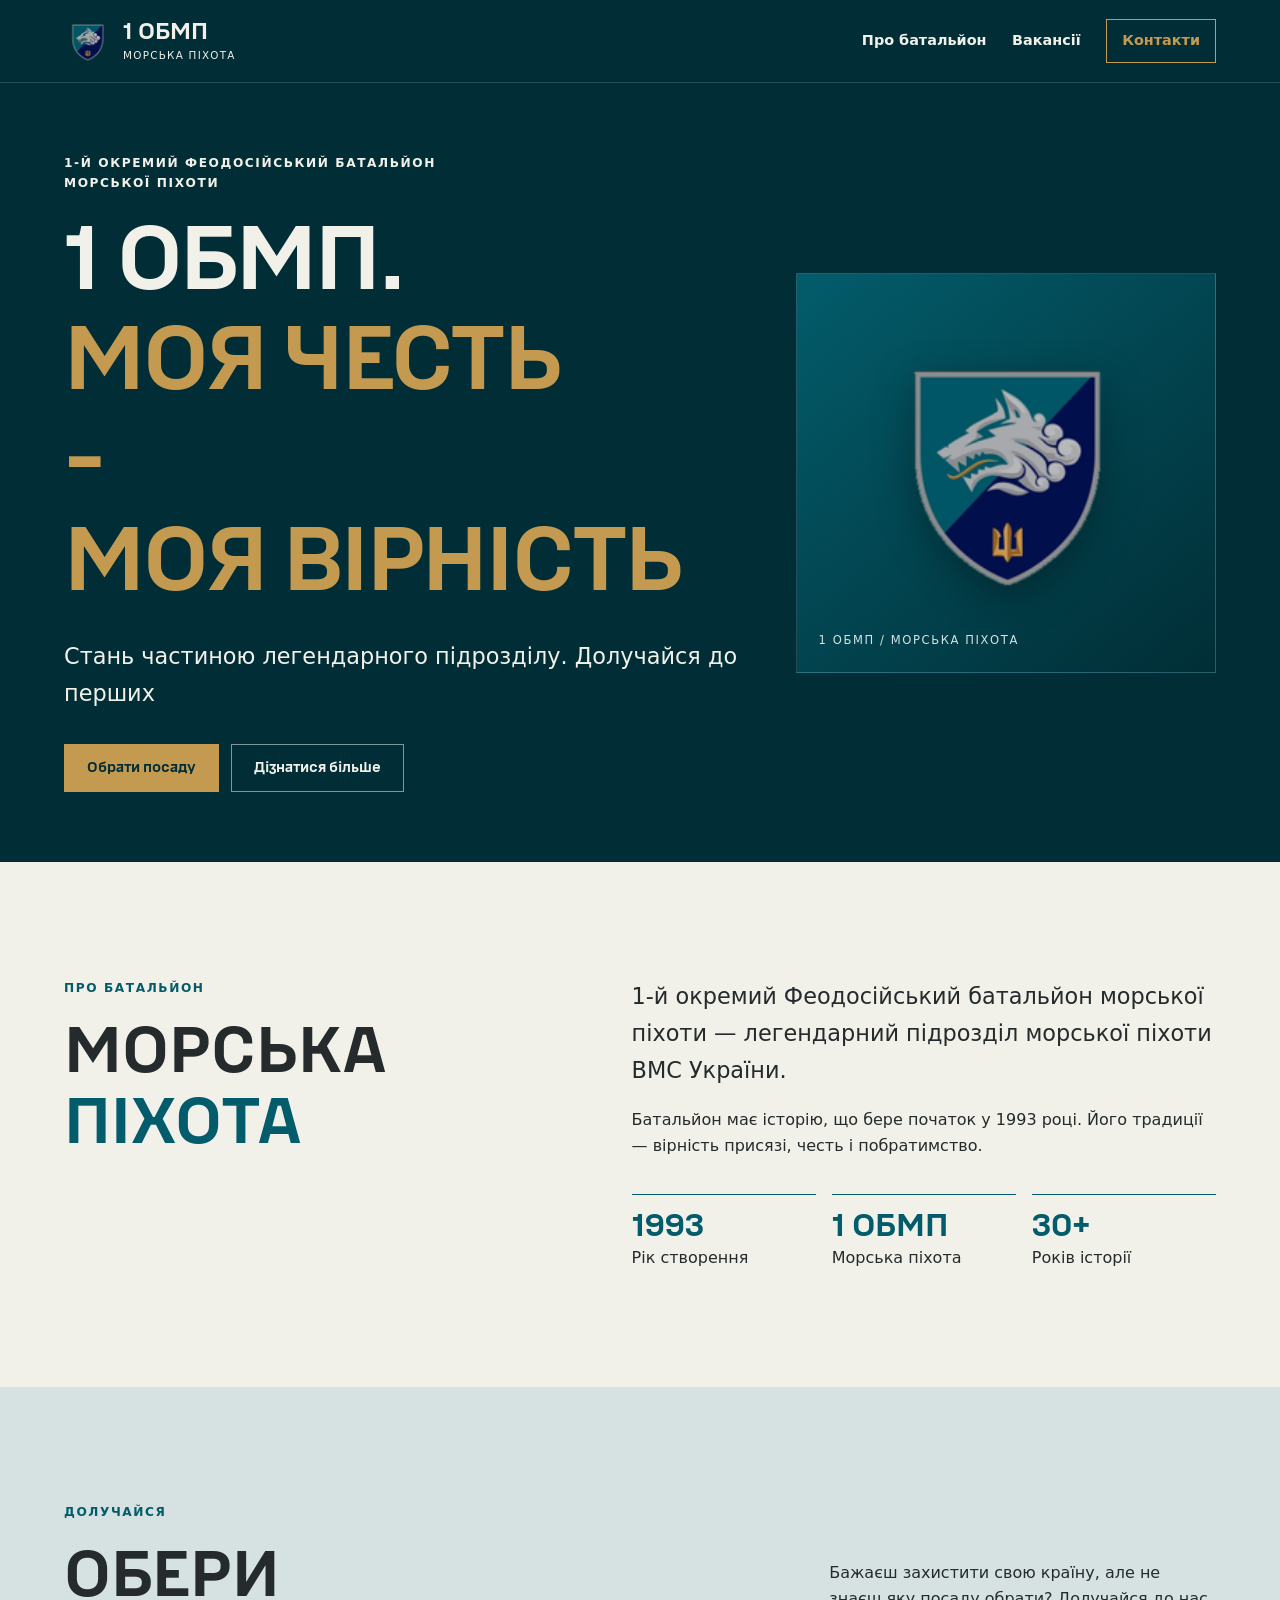
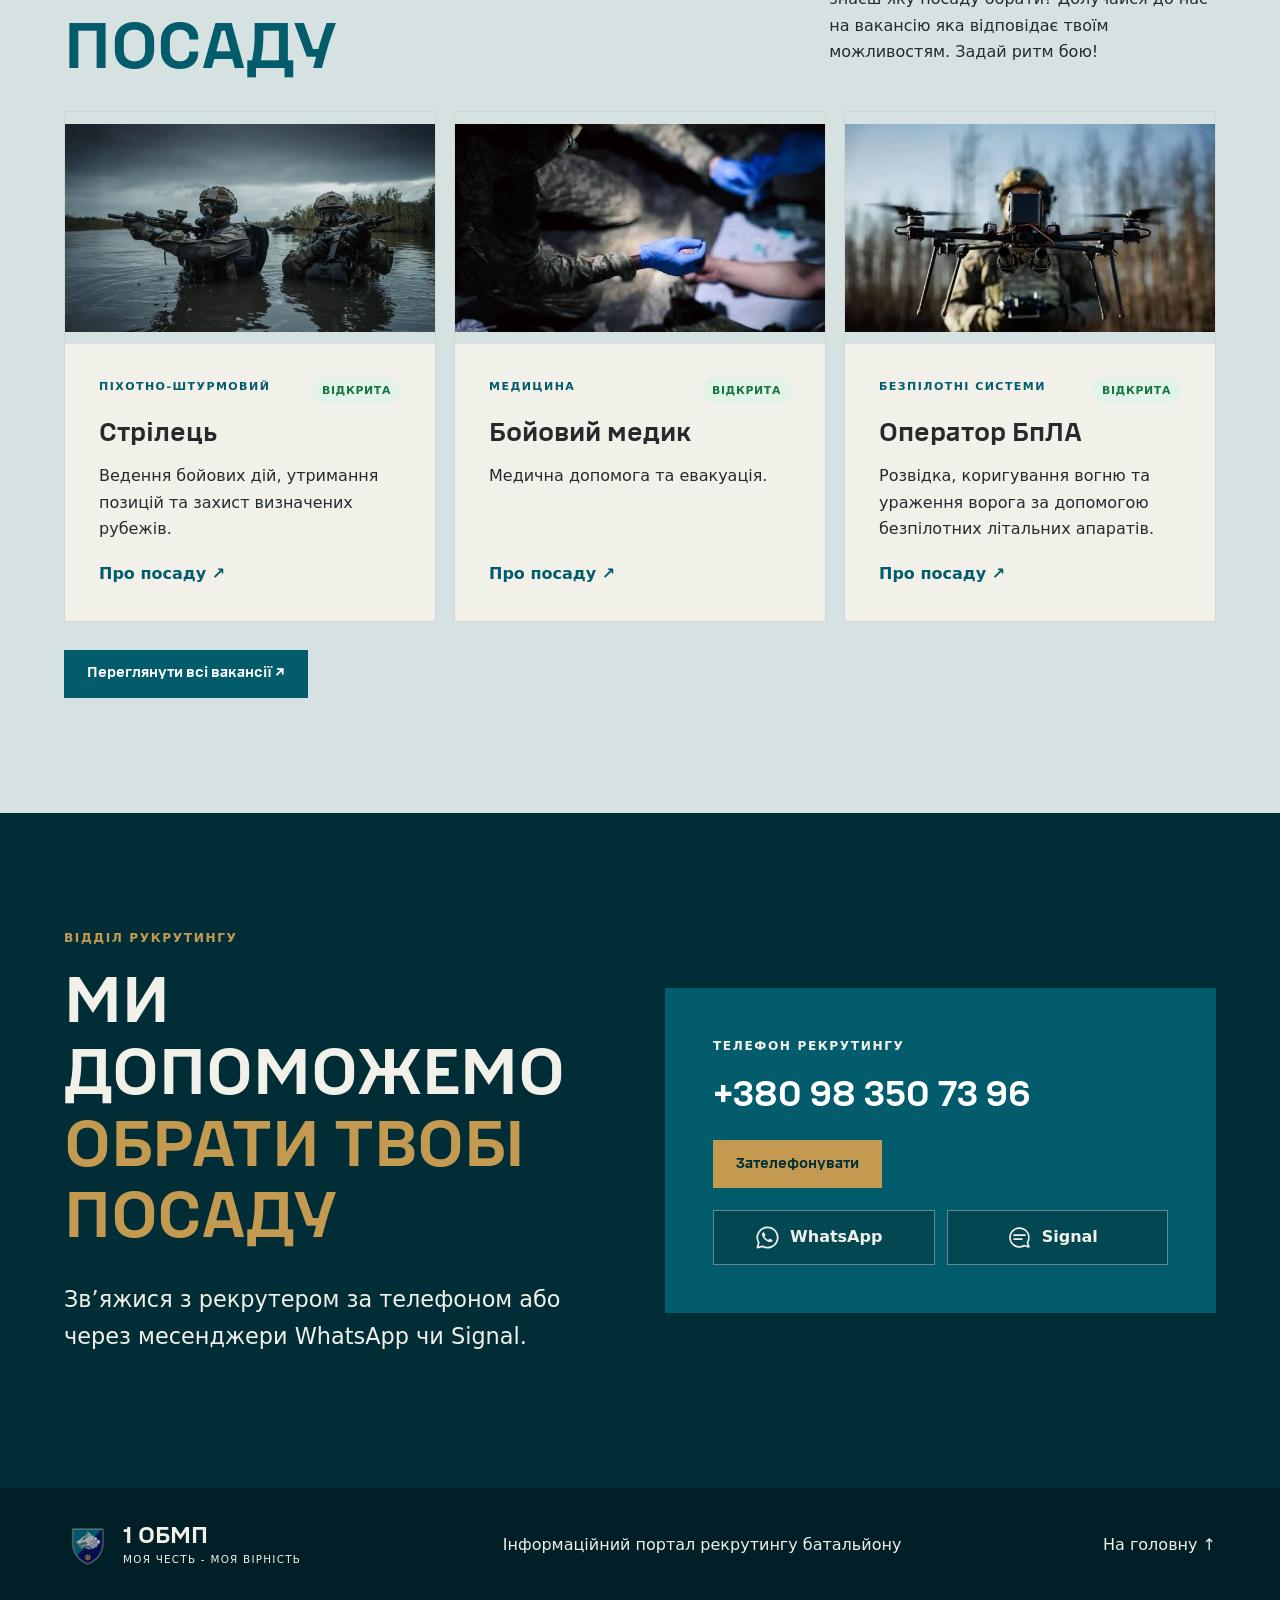
==== commit 6b0186ac: "logo - go to main" ====
--- a/index.html
+++ b/index.html
@@ -4,17 +4,18 @@
 <!-- 02. Структура сторінки -->
 <body><a class="skip" href="#main">До вмісту</a>
 <!-- 03. Шапка і навігація -->
-<header class="header"><div class="container header-inner"><div class="brand"><button class="logo-open" type="button" aria-label="Відкрити емблему на весь екран" title="Переглянути емблему"><img src="assets/logo.png" alt="Емблема 1 ОБМП"></button><span><strong>1 ОБМП</strong><small>МОРСЬКА ПІХОТА</small></span></div><button class="menu-toggle" type="button" aria-controls="nav" aria-expanded="false" aria-label="Відкрити меню">☰</button><nav class="nav" id="nav" aria-label="Основне меню"><a href="history.html">Про батальйон</a><a href="vacancies.html">Вакансії</a><a class="nav-cta" href="index.html#contacts">Контакти</a></nav></div></header>
+<!--header class="header"><div class="container header-inner"><div class="brand"><button class="logo-open" type="button" aria-label="Відкрити емблему на весь екран" title="Переглянути емблему"><img src="assets/logo.png" alt="Емблема 1 ОБМП"></button><span><strong>1 ОБМП</strong><small>МОРСЬКА ПІХОТА</small></span></a><button class="menu-toggle" type="button" aria-controls="nav" aria-expanded="false" aria-label="Відкрити меню">☰</button><nav class="nav" id="nav" aria-label="Основне меню"><a href="history.html">Про батальйон</a><a href="vacancies.html">Вакансії</a><a class="nav-cta" href="index.html#contacts">Контакти</a></nav></div></header-->
+<header class="header"><div class="container header-inner"><div class="brand"><a class="brand" href="index.html"><img src="assets/logo.png" alt="Емблема 1 ОБМП"><span><strong>1 ОБМП</strong><small>МОРСЬКА ПІХОТА</small></span></a></div><button class="menu-toggle" type="button" aria-controls="nav" aria-expanded="false" aria-label="Відкрити меню">☰</button><nav class="nav" id="nav" aria-label="Основне меню"><a href="history.html">Про батальйон</a><a href="vacancies.html">Вакансії</a><a class="nav-cta" href="index.html#contacts">Контакти</a></nav></div></header>
 
 <!--Візитка-->
 <main id="main"><!-- 01. Перший екран -->
-<section class="hero"><div class="container hero-grid"><div><p class="eyebrow">1-Й ОКРЕМИЙ ФЕОДОСІЙСЬКИЙ БАТАЛЬЙОН МОРСЬКОЇ ПІХОТИ</p><h1>1 ОБМП.<br><span>МОЯ ЧЕСТЬ<br>МОЯ ВІРНІСТЬ</span></h1><p class="lead">Стань частиною легендарного підрозділу. Долучайся до перших</p><div class="hero-actions"><a class="btn gold" href="#jobs">Обрати посаду ↗</a><a class="btn outline" href="index.html#contacts">Дізнатися більше</a></div><!--<p class="motto">РЕКРУТИНГОВА КАМПАНІЯ — «ЗАДАЙ РИТМ БОЮ»</p>--></div><div class="hero-visual"><img src="assets/logo.png" alt="Емблема батальйону"></div></div></section>
+<section class="hero"><div class="container hero-grid"><div><p class="eyebrow">1-Й ОКРЕМИЙ ФЕОДОСІЙСЬКИЙ БАТАЛЬЙОН МОРСЬКОЇ ПІХОТИ</p><h1>1 ОБМП.<br><span>МОЯ ЧЕСТЬ<br>-<br>МОЯ ВІРНІСТЬ</span></h1><p class="lead">Стань частиною легендарного підрозділу. Долучайся до перших</p><div class="hero-actions"><a class="btn gold" href="#jobs">Обрати посаду</a><a class="btn outline" href="index.html#contacts">Дізнатися більше</a></div><!--<p class="motto">РЕКРУТИНГОВА КАМПАНІЯ — «ЗАДАЙ РИТМ БОЮ»</p>--></div><div class="hero-visual"><img src="assets/logo.png" alt="Емблема батальйону"></div></div></section>
 
 <!-- Інтро -->
-<section class="section light" id="about"><div class="container about-grid"><div><p class="section-label">ПРО БАТАЛЬЙОН</p><h2>МОРСЬКА<br><span>ПІХОТА.</span></h2></div><div><p class="lead">1-й окремий Феодосійський батальйон морської піхоти — легендарний підрозділ морської піхоти ВМС України.</p><p>Батальйон має історію, що бере початок у 1993 році. Його традиції — вірність присязі, честь і побратимство.</p><div class="stats"><div><strong>1993</strong>Рік створення</div><div><strong>1 ОБМП</strong>Морська піхота</div><div><strong>30+</strong>Років історії</div></div></div></div></section>
+<section class="section light" id="about"><div class="container about-grid"><div><p class="section-label">ПРО БАТАЛЬЙОН</p><h2>МОРСЬКА<br><span>ПІХОТА</span></h2></div><div><p class="lead">1-й окремий Феодосійський батальйон морської піхоти — легендарний підрозділ морської піхоти ВМС України.</p><p>Батальйон має історію, що бере початок у 1993 році. Його традиції — вірність присязі, честь і побратимство.</p><div class="stats"><div><strong>1993</strong>Рік створення</div><div><strong>1 ОБМП</strong>Морська піхота</div><div><strong>30+</strong>Років історії</div></div></div></div></section>
 
 <!--Актуальні вакансії: картки беруться з data/catalog.js -->
-<section class="section pale" id="jobs"><div class="container"><div class="section-head"><div><p class="section-label">ДОЛУЧАЙСЯ</p><h2>ОБЕРИ<br><span>ПОСАДУ.</span></h2></div><p>Бажаєш захистити свою країну, але не знаєш яку посаду обрати? Долучайся до нас на вакансію яка відповідає твоїм можливостям. Задай ритм бою!</p></div><div class="cards" id="home-jobs"></div><a class="btn teal center-link" href="vacancies.html">Переглянути всі вакансії ↗</a></div></section>
+<section class="section pale" id="jobs"><div class="container"><div class="section-head"><div><p class="section-label">ДОЛУЧАЙСЯ</p><h2>ОБЕРИ<br><span>ПОСАДУ</span></h2></div><p>Бажаєш захистити свою країну, але не знаєш яку посаду обрати? Долучайся до нас на вакансію яка відповідає твоїм можливостям. Задай ритм бою!</p></div><div class="cards" id="home-jobs"></div><a class="btn teal center-link" href="vacancies.html">Переглянути всі вакансії ↗</a></div></section>
 
 <!-- Контакти рекрутингу-->
 <section class="section dark" id="contacts"><div class="container contact-grid"><div><p class="section-label">ВІДДІЛ РУКРУТИНГУ</p><h2>МИ ДОПОМОЖЕМО<br><span>ОБРАТИ ТВОБІ ПОСАДУ</span></h2><p class="lead">Зв’яжися з рекрутером за телефоном або через месенджери WhatsApp чи Signal.</p></div><div class="contact-panel"><p class="eyebrow">ТЕЛЕФОН РЕКРУТИНГУ</p><a class="phone" href="tel:+380983507396">+380 98 350 73 96</a><a class="btn gold" href="tel:+380983507396">Зателефонувати</a>
